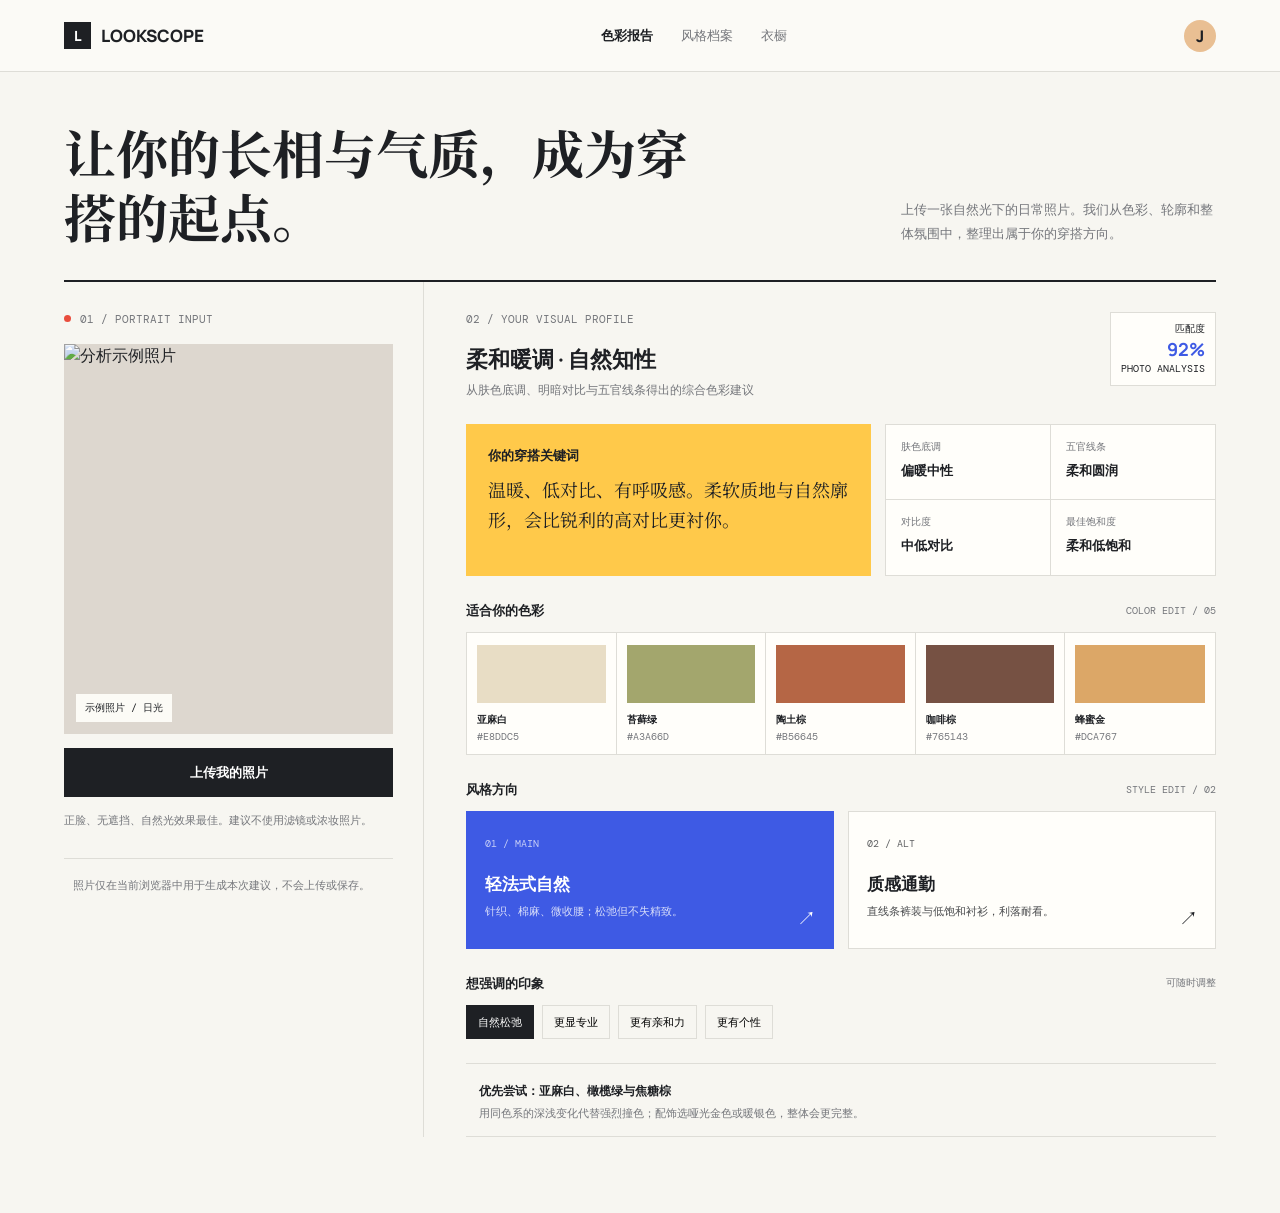
==== index.html @ e21f23e6 "Add color style analyzer website" ====
<!doctype html>
<html lang="zh-CN">
<head>
  <meta charset="UTF-8" />
  <meta name="viewport" content="width=device-width, initial-scale=1.0" />
  <title>LOOKSCOPE | 你的穿搭色彩顾问</title>
  <link rel="preconnect" href="https://fonts.googleapis.com" />
  <link rel="preconnect" href="https://fonts.gstatic.com" crossorigin />
  <link href="https://fonts.googleapis.com/css2?family=DM+Mono&family=Manrope:wght@400;500;600;700;800&family=Noto+Serif+SC:wght@500;600;700&display=swap" rel="stylesheet" />
  <link rel="stylesheet" href="https://unpkg.com/lucide-static@0.468.0/font/lucide.css" />
  <style>
    :root { --ink:#1e2024; --muted:#74767b; --line:#deddd7; --paper:#f7f6f1; --white:#fffefa; --red:#e94d3d; --blue:#3e5ae4; --yellow:#ffc94a; --sage:#94a795; }
    * { box-sizing:border-box; }
    body { margin:0; background:var(--paper); color:var(--ink); font-family:Manrope,"Noto Sans SC",sans-serif; }
    button,input { font:inherit; } button { cursor:pointer; }
    .topbar { height:72px; padding:0 clamp(22px,5vw,82px); display:flex; align-items:center; justify-content:space-between; border-bottom:1px solid var(--line); background:#fbfaf6; }
    .brand { display:flex; align-items:center; gap:10px; font-size:17px; font-weight:800; letter-spacing:0; }
    .brand-mark { display:grid; place-items:center; width:27px; height:27px; background:var(--ink); color:#fff; font-size:14px; }
    .top-nav { display:flex; align-items:center; gap:28px; font-size:13px; color:var(--muted); }
    .top-nav .active { color:var(--ink); font-weight:700; }
    .account { width:32px; height:32px; border-radius:50%; background:#e9bf93; border:0; color:var(--ink); font-weight:800; }
    main { max-width:1340px; margin:0 auto; padding:48px clamp(22px,5vw,82px) 76px; }
    .intro { display:flex; justify-content:space-between; gap:30px; align-items:end; padding-bottom:31px; border-bottom:2px solid var(--ink); }
    h1 { max-width:660px; margin:0; font-family:"Noto Serif SC",serif; font-size:clamp(30px,4.1vw,52px); line-height:1.24; letter-spacing:0; }
    .intro p { max-width:315px; margin:0 0 4px; color:var(--muted); font-size:13px; line-height:1.8; }
    .workspace { display:grid; grid-template-columns:360px 1fr; min-height:650px; }
    .upload-side { padding:30px 30px 28px 0; border-right:1px solid var(--line); }
    .eyebrow { display:flex; align-items:center; gap:9px; margin-bottom:18px; font:11px "DM Mono",monospace; letter-spacing:0; text-transform:uppercase; color:var(--muted); }
    .eyebrow b { width:7px; height:7px; background:var(--red); border-radius:50%; }
    .photo-frame { position:relative; height:390px; overflow:hidden; background:#ddd7cf; }
    .photo-frame img { width:100%; height:100%; object-fit:cover; display:block; filter:saturate(.88) contrast(.98); }
    .photo-tag { position:absolute; bottom:12px; left:12px; padding:7px 9px; background:rgba(255,254,250,.92); font:10px "DM Mono",monospace; }
    .replace { width:100%; padding:14px; margin-top:14px; border:1px solid var(--ink); background:var(--ink); color:#fff; font-weight:700; font-size:13px; }
    .upload-note { color:var(--muted); font-size:11px; line-height:1.7; margin:14px 0 0; }
    .privacy { display:flex; gap:9px; align-items:flex-start; margin-top:28px; padding-top:17px; border-top:1px solid var(--line); font-size:11px; line-height:1.6; color:var(--muted); }
    .privacy i { color:var(--blue); font-size:16px; }
    .report { padding:30px 0 0 42px; }
    .report-head { display:flex; align-items:start; justify-content:space-between; gap:20px; }
    .report h2 { margin:0; font-size:22px; letter-spacing:0; }
    .report-sub { margin:6px 0 0; color:var(--muted); font-size:12px; }
    .score { padding:8px 10px; border:1px solid var(--line); background:#fffefa; text-align:right; font:10px "DM Mono",monospace; line-height:1.6; }
    .score strong { display:block; font:700 18px Manrope,sans-serif; color:var(--blue); }
    .summary { display:grid; grid-template-columns:1.1fr .9fr; gap:14px; margin:25px 0 18px; }
    .summary-main { padding:22px; background:var(--yellow); min-height:152px; }
    .summary-main h3 { margin:0 0 10px; font:700 13px Manrope,sans-serif; }
    .summary-main p { margin:0; max-width:360px; font-family:"Noto Serif SC",serif; font-size:18px; line-height:1.65; }
    .traits { display:grid; grid-template-columns:1fr 1fr; gap:1px; background:var(--line); border:1px solid var(--line); }
    .trait { padding:15px; background:var(--white); }
    .trait span { display:block; color:var(--muted); font:10px "DM Mono",monospace; }
    .trait b { display:block; margin-top:7px; font-size:13px; }
    .section-label { display:flex; justify-content:space-between; align-items:center; margin:25px 0 12px; }
    .section-label h3 { font-size:13px; margin:0; }
    .section-label span { color:var(--muted); font:10px "DM Mono",monospace; }
    .palette { display:grid; grid-template-columns:repeat(5,1fr); border:1px solid var(--line); }
    .swatch { min-width:0; padding:12px 10px 11px; border-right:1px solid var(--line); background:var(--white); }
    .swatch:last-child { border:0; }.color { height:58px; margin-bottom:9px; }.swatch b,.swatch span { display:block; font-size:10px; }.swatch span { color:var(--muted); margin-top:3px; font-family:"DM Mono",monospace; }
    .style-grid { display:grid; grid-template-columns:1fr 1fr; gap:14px; }
    .style-card { position:relative; overflow:hidden; padding:18px; min-height:138px; background:var(--white); border:1px solid var(--line); }
    .style-card.primary { background:var(--blue); border-color:var(--blue); color:#fff; }.style-card .rank { font:10px "DM Mono",monospace; opacity:.7; }.style-card h4 { margin:20px 0 6px; font-size:17px; }.style-card p { margin:0; font-size:11px; line-height:1.7; opacity:.8; }.arrow { position:absolute; right:17px; bottom:16px; font-size:19px; }
    .goals { display:flex; gap:8px; flex-wrap:wrap; }.goal { padding:8px 11px; border:1px solid var(--line); background:transparent; font-size:11px; }.goal.selected { background:var(--ink); color:#fff; border-color:var(--ink); }
    .detail { display:flex; gap:13px; margin-top:24px; padding:14px 0; border-top:1px solid var(--line); border-bottom:1px solid var(--line); }.detail i { color:var(--red); font-size:20px; }.detail b { font-size:12px; }.detail p { margin:4px 0 0; color:var(--muted); font-size:11px; line-height:1.6; }
    .hidden { display:none; }
    @media (max-width:800px) { .top-nav { display:none; }.intro { display:block; }.intro p { margin-top:15px; }.workspace { grid-template-columns:1fr; }.upload-side { padding-right:0; border-right:0; border-bottom:1px solid var(--line); }.photo-frame { height:330px; }.report { padding:30px 0 0; }.summary { grid-template-columns:1fr; } }
    @media (max-width:460px) { main { padding-top:30px; }.palette { grid-template-columns:repeat(3,1fr); }.swatch:nth-child(3) { border-right:0; }.swatch:nth-child(n+4) { border-top:1px solid var(--line); }.style-grid { grid-template-columns:1fr; } }
  </style>
</head>
<body>
  <header class="topbar"><div class="brand"><span class="brand-mark">L</span> LOOKSCOPE</div><nav class="top-nav"><span class="active">色彩报告</span><span>风格档案</span><span>衣橱</span></nav><button class="account" aria-label="账户">J</button></header>
  <main>
    <section class="intro"><h1>让你的长相与气质，成为穿搭的起点。</h1><p>上传一张自然光下的日常照片。我们从色彩、轮廓和整体氛围中，整理出属于你的穿搭方向。</p></section>
    <section class="workspace">
      <aside class="upload-side">
        <div class="eyebrow"><b></b> 01 / Portrait input</div>
        <div class="photo-frame"><img id="portrait" src="https://images.unsplash.com/photo-1534528741775-53994a69daeb?auto=format&fit=crop&w=900&q=85" alt="分析示例照片" /><span class="photo-tag" id="photoTag">示例照片 / 日光</span></div>
        <input class="hidden" id="fileInput" type="file" accept="image/*" />
        <button class="replace" id="uploadButton"><i class="icon icon-upload"></i> 上传我的照片</button>
        <p class="upload-note">正脸、无遮挡、自然光效果最佳。建议不使用滤镜或浓妆照片。</p>
        <div class="privacy"><i class="icon icon-shield-check"></i><span>照片仅在当前浏览器中用于生成本次建议，不会上传或保存。</span></div>
      </aside>
      <section class="report">
        <div class="report-head"><div><div class="eyebrow">02 / Your visual profile</div><h2 id="profileTitle">柔和暖调 · 自然知性</h2><p class="report-sub">从肤色底调、明暗对比与五官线条得出的综合色彩建议</p></div><div class="score">匹配度<strong id="score">92%</strong>PHOTO ANALYSIS</div></div>
        <div class="summary"><article class="summary-main"><h3>你的穿搭关键词</h3><p id="summaryText">温暖、低对比、有呼吸感。柔软质地与自然廓形，会比锐利的高对比更衬你。</p></article><div class="traits"><div class="trait"><span>肤色底调</span><b id="undertone">偏暖中性</b></div><div class="trait"><span>五官线条</span><b id="lines">柔和圆润</b></div><div class="trait"><span>对比度</span><b id="contrast">中低对比</b></div><div class="trait"><span>最佳饱和度</span><b id="saturation">柔和低饱和</b></div></div></div>
        <div class="section-label"><h3>适合你的色彩</h3><span>COLOR EDIT / 05</span></div>
        <div class="palette" id="palette"></div>
        <div class="section-label"><h3>风格方向</h3><span>STYLE EDIT / 02</span></div>
        <div class="style-grid" id="styleGrid"></div>
        <div class="section-label"><h3>想强调的印象</h3><span>可随时调整</span></div>
        <div class="goals"><button class="goal selected" data-goal="自然松弛">自然松弛</button><button class="goal" data-goal="更显专业">更显专业</button><button class="goal" data-goal="更有亲和力">更有亲和力</button><button class="goal" data-goal="更有个性">更有个性</button></div>
        <div class="detail"><i class="icon icon-sparkles"></i><div><b id="detailTitle">优先尝试：亚麻白、橄榄绿与焦糖棕</b><p id="detailText">用同色系的深浅变化代替强烈撞色；配饰选哑光金色或暖银色，整体会更完整。</p></div></div>
      </section>
    </section>
  </main>
  <script>
    const profiles={warm:{title:'柔和暖调 · 自然知性',score:'92%',summary:'温暖、低对比、有呼吸感。柔软质地与自然廓形，会比锐利的高对比更衬你。',traits:['偏暖中性','柔和圆润','中低对比','柔和低饱和'],colors:[['#E8DDC5','亚麻白'],['#A3A66D','苔藓绿'],['#B56645','陶土棕'],['#765143','咖啡棕'],['#DCA767','蜂蜜金']],styles:[['01 / MAIN','轻法式自然','针织、棉麻、微收腰；松弛但不失精致。'],['02 / ALT','质感通勤','直线条裤装与低饱和衬衫，利落耐看。']],detail:'优先尝试：亚麻白、橄榄绿与焦糖棕',text:'用同色系的深浅变化代替强烈撞色；配饰选哑光金色或暖银色，整体会更完整。'},cool:{title:'清透冷调 · 都市克制',score:'90%',summary:'清爽、低饱和、带一点距离感。利落的线条与克制的色彩，会让气质更加突出。',traits:['偏冷中性','线条利落','中等对比','灰调低饱和'],colors:[['#F0EFF0','冷白'],['#91A5B6','雾霾蓝'],['#7A7B88','石墨灰'],['#7C706F','灰豆沙'],['#334050','深海蓝']],styles:[['01 / MAIN','韩系清冷','灰调色彩、宽松西装与有垂感的长线条。'],['02 / ALT','极简都市','干净剪裁与少量金属细节，克制而有力量。']],detail:'优先尝试：冷白、雾蓝与石墨灰',text:'保持整体的低饱和度，避免荧光色与大面积暖黄；配饰可选银色和珍珠光泽。'}};
    let current='warm'; const palette=document.getElementById('palette'), styleGrid=document.getElementById('styleGrid');
    function render(key){const p=profiles[key];current=key; document.getElementById('profileTitle').textContent=p.title;document.getElementById('score').textContent=p.score;document.getElementById('summaryText').textContent=p.summary;['undertone','lines','contrast','saturation'].forEach((id,i)=>document.getElementById(id).textContent=p.traits[i]);document.getElementById('detailTitle').textContent=p.detail;document.getElementById('detailText').textContent=p.text;palette.innerHTML=p.colors.map(c=>`<div class="swatch"><div class="color" style="background:${c[0]}"></div><b>${c[1]}</b><span>${c[0]}</span></div>`).join('');styleGrid.innerHTML=p.styles.map((s,i)=>`<article class="style-card ${i===0?'primary':''}"><span class="rank">${s[0]}</span><h4>${s[1]}</h4><p>${s[2]}</p><span class="arrow">↗</span></article>`).join('');}
    render(current);
    document.getElementById('uploadButton').onclick=()=>document.getElementById('fileInput').click();
    document.getElementById('fileInput').onchange=e=>{const file=e.target.files[0];if(!file)return;const reader=new FileReader();reader.onload=ev=>{document.getElementById('portrait').src=ev.target.result;document.getElementById('photoTag').textContent='你的照片 / 已分析'; const img=new Image();img.onload=()=>{const c=document.createElement('canvas'),x=c.getContext('2d');c.width=c.height=32;x.drawImage(img,0,0,32,32);const d=x.getImageData(0,0,32,32).data;let warmth=0;for(let i=0;i<d.length;i+=4)warmth+=d[i]-d[i+2];render(warmth>0?'warm':'cool');};img.src=ev.target.result;};reader.readAsDataURL(file);};
    document.querySelectorAll('.goal').forEach(b=>b.onclick=()=>{document.querySelectorAll('.goal').forEach(x=>x.classList.remove('selected'));b.classList.add('selected');if(b.dataset.goal==='更显专业')render('cool');if(b.dataset.goal==='自然松弛')render('warm');});
  </script>
</body>
</html>
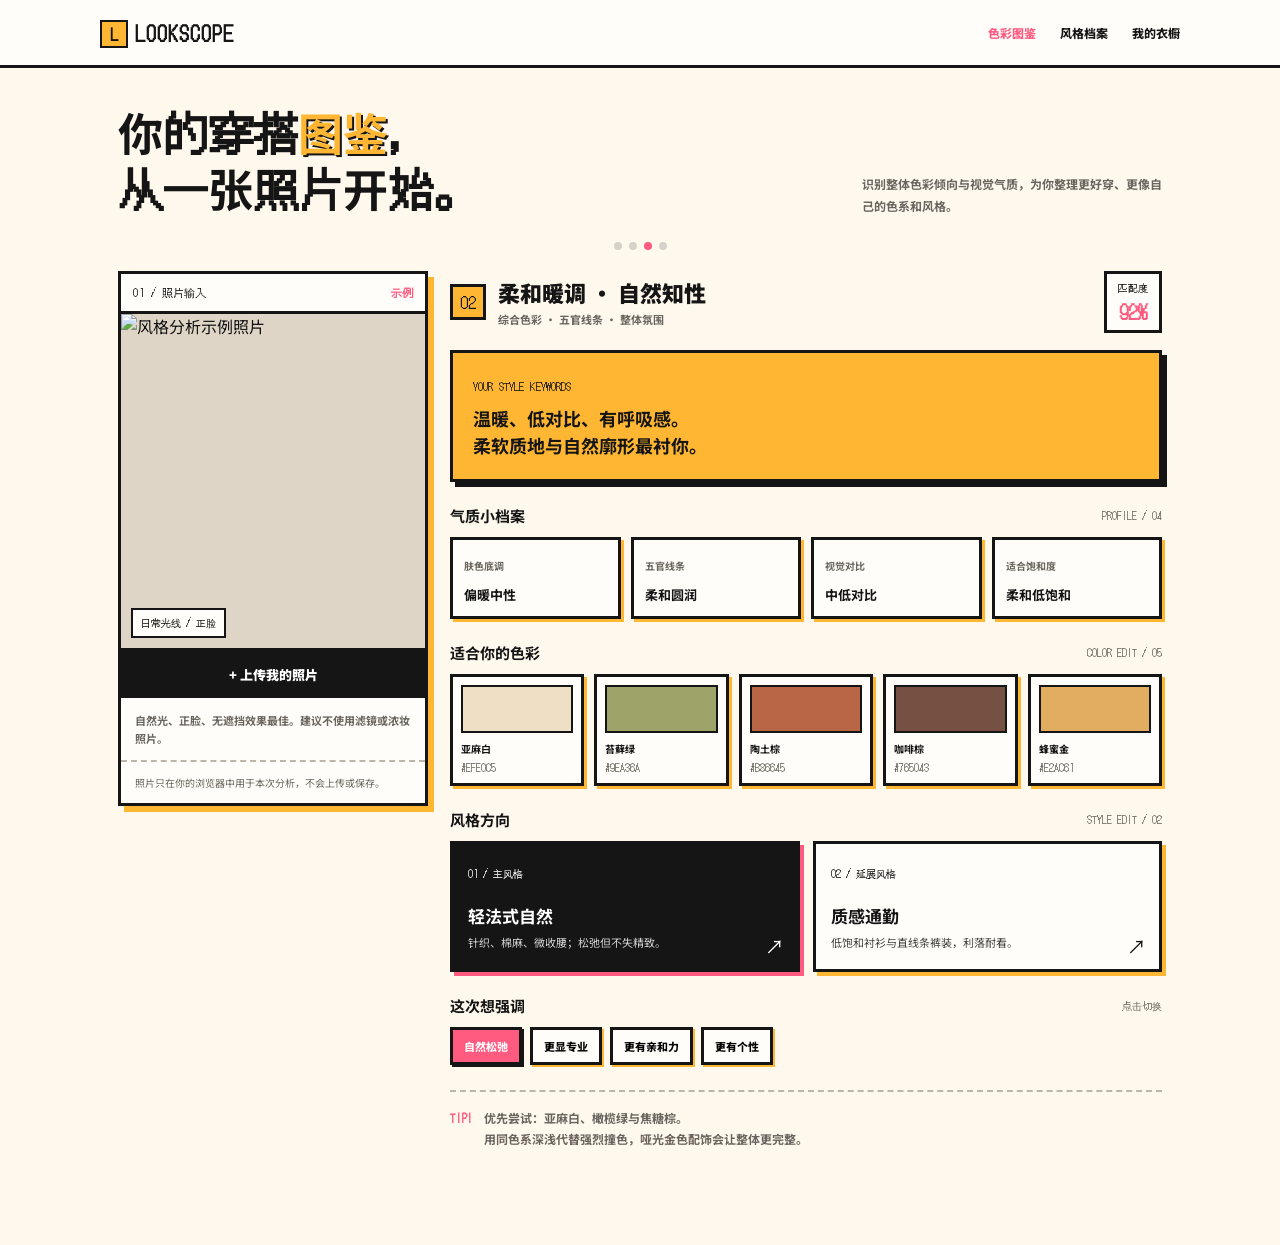
==== commit acdc645d: "Redesign site with pixel catalog style" ====
--- a/index.html
+++ b/index.html
@@ -3,101 +3,47 @@
 <head>
   <meta charset="UTF-8" />
   <meta name="viewport" content="width=device-width, initial-scale=1.0" />
-  <title>LOOKSCOPE | 你的穿搭色彩顾问</title>
-  <link rel="preconnect" href="https://fonts.googleapis.com" />
-  <link rel="preconnect" href="https://fonts.gstatic.com" crossorigin />
-  <link href="https://fonts.googleapis.com/css2?family=DM+Mono&family=Manrope:wght@400;500;600;700;800&family=Noto+Serif+SC:wght@500;600;700&display=swap" rel="stylesheet" />
-  <link rel="stylesheet" href="https://unpkg.com/lucide-static@0.468.0/font/lucide.css" />
+  <title>LOOKSCOPE | 穿搭气质图鉴</title>
+  <link rel="preconnect" href="https://fonts.googleapis.com">
+  <link rel="preconnect" href="https://fonts.gstatic.com" crossorigin>
+  <link href="https://fonts.googleapis.com/css2?family=DotGothic16&family=Noto+Sans+SC:wght@400;500;700;800;900&display=swap" rel="stylesheet">
   <style>
-    :root { --ink:#1e2024; --muted:#74767b; --line:#deddd7; --paper:#f7f6f1; --white:#fffefa; --red:#e94d3d; --blue:#3e5ae4; --yellow:#ffc94a; --sage:#94a795; }
-    * { box-sizing:border-box; }
-    body { margin:0; background:var(--paper); color:var(--ink); font-family:Manrope,"Noto Sans SC",sans-serif; }
-    button,input { font:inherit; } button { cursor:pointer; }
-    .topbar { height:72px; padding:0 clamp(22px,5vw,82px); display:flex; align-items:center; justify-content:space-between; border-bottom:1px solid var(--line); background:#fbfaf6; }
-    .brand { display:flex; align-items:center; gap:10px; font-size:17px; font-weight:800; letter-spacing:0; }
-    .brand-mark { display:grid; place-items:center; width:27px; height:27px; background:var(--ink); color:#fff; font-size:14px; }
-    .top-nav { display:flex; align-items:center; gap:28px; font-size:13px; color:var(--muted); }
-    .top-nav .active { color:var(--ink); font-weight:700; }
-    .account { width:32px; height:32px; border-radius:50%; background:#e9bf93; border:0; color:var(--ink); font-weight:800; }
-    main { max-width:1340px; margin:0 auto; padding:48px clamp(22px,5vw,82px) 76px; }
-    .intro { display:flex; justify-content:space-between; gap:30px; align-items:end; padding-bottom:31px; border-bottom:2px solid var(--ink); }
-    h1 { max-width:660px; margin:0; font-family:"Noto Serif SC",serif; font-size:clamp(30px,4.1vw,52px); line-height:1.24; letter-spacing:0; }
-    .intro p { max-width:315px; margin:0 0 4px; color:var(--muted); font-size:13px; line-height:1.8; }
-    .workspace { display:grid; grid-template-columns:360px 1fr; min-height:650px; }
-    .upload-side { padding:30px 30px 28px 0; border-right:1px solid var(--line); }
-    .eyebrow { display:flex; align-items:center; gap:9px; margin-bottom:18px; font:11px "DM Mono",monospace; letter-spacing:0; text-transform:uppercase; color:var(--muted); }
-    .eyebrow b { width:7px; height:7px; background:var(--red); border-radius:50%; }
-    .photo-frame { position:relative; height:390px; overflow:hidden; background:#ddd7cf; }
-    .photo-frame img { width:100%; height:100%; object-fit:cover; display:block; filter:saturate(.88) contrast(.98); }
-    .photo-tag { position:absolute; bottom:12px; left:12px; padding:7px 9px; background:rgba(255,254,250,.92); font:10px "DM Mono",monospace; }
-    .replace { width:100%; padding:14px; margin-top:14px; border:1px solid var(--ink); background:var(--ink); color:#fff; font-weight:700; font-size:13px; }
-    .upload-note { color:var(--muted); font-size:11px; line-height:1.7; margin:14px 0 0; }
-    .privacy { display:flex; gap:9px; align-items:flex-start; margin-top:28px; padding-top:17px; border-top:1px solid var(--line); font-size:11px; line-height:1.6; color:var(--muted); }
-    .privacy i { color:var(--blue); font-size:16px; }
-    .report { padding:30px 0 0 42px; }
-    .report-head { display:flex; align-items:start; justify-content:space-between; gap:20px; }
-    .report h2 { margin:0; font-size:22px; letter-spacing:0; }
-    .report-sub { margin:6px 0 0; color:var(--muted); font-size:12px; }
-    .score { padding:8px 10px; border:1px solid var(--line); background:#fffefa; text-align:right; font:10px "DM Mono",monospace; line-height:1.6; }
-    .score strong { display:block; font:700 18px Manrope,sans-serif; color:var(--blue); }
-    .summary { display:grid; grid-template-columns:1.1fr .9fr; gap:14px; margin:25px 0 18px; }
-    .summary-main { padding:22px; background:var(--yellow); min-height:152px; }
-    .summary-main h3 { margin:0 0 10px; font:700 13px Manrope,sans-serif; }
-    .summary-main p { margin:0; max-width:360px; font-family:"Noto Serif SC",serif; font-size:18px; line-height:1.65; }
-    .traits { display:grid; grid-template-columns:1fr 1fr; gap:1px; background:var(--line); border:1px solid var(--line); }
-    .trait { padding:15px; background:var(--white); }
-    .trait span { display:block; color:var(--muted); font:10px "DM Mono",monospace; }
-    .trait b { display:block; margin-top:7px; font-size:13px; }
-    .section-label { display:flex; justify-content:space-between; align-items:center; margin:25px 0 12px; }
-    .section-label h3 { font-size:13px; margin:0; }
-    .section-label span { color:var(--muted); font:10px "DM Mono",monospace; }
-    .palette { display:grid; grid-template-columns:repeat(5,1fr); border:1px solid var(--line); }
-    .swatch { min-width:0; padding:12px 10px 11px; border-right:1px solid var(--line); background:var(--white); }
-    .swatch:last-child { border:0; }.color { height:58px; margin-bottom:9px; }.swatch b,.swatch span { display:block; font-size:10px; }.swatch span { color:var(--muted); margin-top:3px; font-family:"DM Mono",monospace; }
-    .style-grid { display:grid; grid-template-columns:1fr 1fr; gap:14px; }
-    .style-card { position:relative; overflow:hidden; padding:18px; min-height:138px; background:var(--white); border:1px solid var(--line); }
-    .style-card.primary { background:var(--blue); border-color:var(--blue); color:#fff; }.style-card .rank { font:10px "DM Mono",monospace; opacity:.7; }.style-card h4 { margin:20px 0 6px; font-size:17px; }.style-card p { margin:0; font-size:11px; line-height:1.7; opacity:.8; }.arrow { position:absolute; right:17px; bottom:16px; font-size:19px; }
-    .goals { display:flex; gap:8px; flex-wrap:wrap; }.goal { padding:8px 11px; border:1px solid var(--line); background:transparent; font-size:11px; }.goal.selected { background:var(--ink); color:#fff; border-color:var(--ink); }
-    .detail { display:flex; gap:13px; margin-top:24px; padding:14px 0; border-top:1px solid var(--line); border-bottom:1px solid var(--line); }.detail i { color:var(--red); font-size:20px; }.detail b { font-size:12px; }.detail p { margin:4px 0 0; color:var(--muted); font-size:11px; line-height:1.6; }
-    .hidden { display:none; }
-    @media (max-width:800px) { .top-nav { display:none; }.intro { display:block; }.intro p { margin-top:15px; }.workspace { grid-template-columns:1fr; }.upload-side { padding-right:0; border-right:0; border-bottom:1px solid var(--line); }.photo-frame { height:330px; }.report { padding:30px 0 0; }.summary { grid-template-columns:1fr; } }
-    @media (max-width:460px) { main { padding-top:30px; }.palette { grid-template-columns:repeat(3,1fr); }.swatch:nth-child(3) { border-right:0; }.swatch:nth-child(n+4) { border-top:1px solid var(--line); }.style-grid { grid-template-columns:1fr; } }
+    :root { --ink:#151515; --paper:#fff8ed; --white:#fffdf9; --orange:#ffb633; --pink:#ff5a7f; --muted:#6a665f; --line:3px solid var(--ink); }
+    *{box-sizing:border-box} body{margin:0;background:var(--paper);color:var(--ink);font-family:"Noto Sans SC",sans-serif} button,input{font:inherit}button{cursor:pointer}
+    .topbar{height:68px;background:var(--white);border-bottom:var(--line);padding:0 max(18px,calc((100vw - 1080px)/2));display:flex;align-items:center;justify-content:space-between}.brand{font-family:DotGothic16,sans-serif;font-size:20px;font-weight:900;letter-spacing:1px}.brand b{display:inline-grid;place-items:center;width:28px;height:28px;background:var(--orange);border:2px solid var(--ink);margin-right:7px;font-size:16px}.nav{display:flex;gap:24px;font-size:12px;font-weight:800}.nav span:first-child{color:var(--pink)}
+    main{max-width:1080px;margin:auto;padding:36px 18px 80px}.hero{display:flex;align-items:end;justify-content:space-between;gap:22px;margin:0 0 25px}.hero h1{font-family:DotGothic16,"Noto Sans SC",sans-serif;font-size:clamp(27px,5vw,45px);line-height:1.25;margin:0}.hero h1 em{font-style:normal;color:var(--orange);text-shadow:2px 2px 0 var(--ink)}.hero p{max-width:300px;margin:0;font-size:12px;line-height:1.8;color:var(--muted);font-weight:700}
+    .meter{display:flex;gap:7px;justify-content:center;margin:21px}.meter i{width:8px;height:8px;border-radius:50%;background:#d7d2c9}.meter i.active{background:var(--pink)}
+    .app{display:grid;grid-template-columns:310px 1fr;gap:22px}.left{align-self:start}.pixel-card{background:var(--white);border:var(--line);box-shadow:6px 6px 0 var(--orange)}.card-label{display:flex;justify-content:space-between;align-items:center;padding:10px 12px;border-bottom:var(--line);font:11px DotGothic16,sans-serif}.card-label b{color:var(--pink)}.portrait{position:relative;height:334px;background:#ded5c7;overflow:hidden}.portrait img{width:100%;height:100%;object-fit:cover;display:block;filter:saturate(.9) contrast(1.04)}.tag{position:absolute;bottom:10px;left:10px;border:2px solid var(--ink);background:var(--white);padding:5px 8px;font:10px DotGothic16,sans-serif}.upload{width:100%;border:0;border-top:var(--line);padding:14px;background:var(--ink);color:white;font-weight:900;font-size:13px}.hint{padding:13px 14px;margin:0;font-size:11px;line-height:1.65;color:var(--muted);font-weight:700}.privacy{border-top:2px dashed #bcb5aa;padding:12px 14px;font-size:10px;line-height:1.7;color:var(--muted)}
+    .right{min-width:0}.profile-title{display:flex;gap:12px;align-items:center;margin-bottom:17px}.number{display:grid;place-items:center;width:36px;height:36px;border:var(--line);background:var(--orange);font:16px DotGothic16,sans-serif}.profile-title h2{margin:0;font-size:22px;font-weight:900}.profile-title p{margin:3px 0 0;font-size:11px;color:var(--muted);font-weight:700}.match{margin-left:auto;text-align:center;border:var(--line);background:var(--white);padding:6px 11px;font:10px DotGothic16,sans-serif}.match strong{display:block;color:var(--pink);font-size:18px;margin-top:3px}
+    .spotlight{border:var(--line);background:var(--orange);padding:19px 20px;margin-bottom:18px;box-shadow:5px 5px 0 var(--ink)}.spotlight small{font:11px DotGothic16,sans-serif}.spotlight h3{margin:9px 0 0;font-size:18px;line-height:1.55}.section-head{display:flex;align-items:center;justify-content:space-between;margin:23px 0 11px}.section-head h3{margin:0;font-size:15px}.section-head span{font:10px DotGothic16,sans-serif;color:var(--muted)}
+    .traits{display:grid;grid-template-columns:repeat(4,1fr);gap:10px}.trait{min-height:82px;padding:11px;border:var(--line);background:var(--white);box-shadow:3px 3px 0 var(--orange)}.trait small{font-size:10px;color:var(--muted);font-weight:700}.trait b{display:block;font-size:13px;margin-top:10px}.palette{display:grid;grid-template-columns:repeat(5,1fr);gap:10px}.swatch{background:var(--white);border:var(--line);padding:8px;box-shadow:3px 3px 0 var(--orange)}.color{height:48px;border:2px solid var(--ink);margin-bottom:8px}.swatch b,.swatch small{display:block;font-size:10px}.swatch small{font-family:DotGothic16,sans-serif;color:var(--muted);margin-top:4px}.styles{display:grid;grid-template-columns:1fr 1fr;gap:13px}.style{position:relative;min-height:131px;padding:15px;border:var(--line);background:var(--white);box-shadow:4px 4px 0 var(--orange)}.style.primary{background:var(--ink);color:#fff;box-shadow:4px 4px 0 var(--pink)}.style small{font-family:DotGothic16,sans-serif;font-size:10px}.style h4{font-size:17px;margin:20px 0 6px}.style p{font-size:11px;line-height:1.6;margin:0;opacity:.8}.style .arrow{position:absolute;right:13px;bottom:10px;font-size:19px}.goals{display:flex;flex-wrap:wrap;gap:8px}.goal{border:var(--line);background:var(--white);padding:8px 11px;font-size:11px;font-weight:800;box-shadow:2px 2px 0 var(--orange)}.goal.selected{background:var(--pink);color:#fff;box-shadow:2px 2px 0 var(--ink)}.tip{display:flex;gap:11px;border-top:2px dashed #bcb5aa;margin-top:25px;padding:16px 0;font-size:12px;line-height:1.7}.tip b{color:var(--pink);font-family:DotGothic16,sans-serif}.tip p{margin:0;color:var(--muted);font-weight:700}.hidden{display:none}
+    @media(max-width:760px){.nav{display:none}.hero{display:block}.hero p{margin-top:14px}.app{grid-template-columns:1fr}.portrait{height:350px}.match{margin-left:auto}.traits{grid-template-columns:1fr 1fr}.palette{grid-template-columns:repeat(3,1fr)}}@media(max-width:420px){main{padding-top:25px}.profile-title h2{font-size:18px}.profile-title p{display:none}.match{padding:5px 7px}.styles{grid-template-columns:1fr}.hero h1{font-size:27px}}
   </style>
 </head>
 <body>
-  <header class="topbar"><div class="brand"><span class="brand-mark">L</span> LOOKSCOPE</div><nav class="top-nav"><span class="active">色彩报告</span><span>风格档案</span><span>衣橱</span></nav><button class="account" aria-label="账户">J</button></header>
+  <header class="topbar"><div class="brand"><b>L</b>LOOKSCOPE</div><nav class="nav"><span>色彩图鉴</span><span>风格档案</span><span>我的衣橱</span></nav></header>
   <main>
-    <section class="intro"><h1>让你的长相与气质，成为穿搭的起点。</h1><p>上传一张自然光下的日常照片。我们从色彩、轮廓和整体氛围中，整理出属于你的穿搭方向。</p></section>
-    <section class="workspace">
-      <aside class="upload-side">
-        <div class="eyebrow"><b></b> 01 / Portrait input</div>
-        <div class="photo-frame"><img id="portrait" src="https://images.unsplash.com/photo-1534528741775-53994a69daeb?auto=format&fit=crop&w=900&q=85" alt="分析示例照片" /><span class="photo-tag" id="photoTag">示例照片 / 日光</span></div>
-        <input class="hidden" id="fileInput" type="file" accept="image/*" />
-        <button class="replace" id="uploadButton"><i class="icon icon-upload"></i> 上传我的照片</button>
-        <p class="upload-note">正脸、无遮挡、自然光效果最佳。建议不使用滤镜或浓妆照片。</p>
-        <div class="privacy"><i class="icon icon-shield-check"></i><span>照片仅在当前浏览器中用于生成本次建议，不会上传或保存。</span></div>
-      </aside>
-      <section class="report">
-        <div class="report-head"><div><div class="eyebrow">02 / Your visual profile</div><h2 id="profileTitle">柔和暖调 · 自然知性</h2><p class="report-sub">从肤色底调、明暗对比与五官线条得出的综合色彩建议</p></div><div class="score">匹配度<strong id="score">92%</strong>PHOTO ANALYSIS</div></div>
-        <div class="summary"><article class="summary-main"><h3>你的穿搭关键词</h3><p id="summaryText">温暖、低对比、有呼吸感。柔软质地与自然廓形，会比锐利的高对比更衬你。</p></article><div class="traits"><div class="trait"><span>肤色底调</span><b id="undertone">偏暖中性</b></div><div class="trait"><span>五官线条</span><b id="lines">柔和圆润</b></div><div class="trait"><span>对比度</span><b id="contrast">中低对比</b></div><div class="trait"><span>最佳饱和度</span><b id="saturation">柔和低饱和</b></div></div></div>
-        <div class="section-label"><h3>适合你的色彩</h3><span>COLOR EDIT / 05</span></div>
-        <div class="palette" id="palette"></div>
-        <div class="section-label"><h3>风格方向</h3><span>STYLE EDIT / 02</span></div>
-        <div class="style-grid" id="styleGrid"></div>
-        <div class="section-label"><h3>想强调的印象</h3><span>可随时调整</span></div>
-        <div class="goals"><button class="goal selected" data-goal="自然松弛">自然松弛</button><button class="goal" data-goal="更显专业">更显专业</button><button class="goal" data-goal="更有亲和力">更有亲和力</button><button class="goal" data-goal="更有个性">更有个性</button></div>
-        <div class="detail"><i class="icon icon-sparkles"></i><div><b id="detailTitle">优先尝试：亚麻白、橄榄绿与焦糖棕</b><p id="detailText">用同色系的深浅变化代替强烈撞色；配饰选哑光金色或暖银色，整体会更完整。</p></div></div>
+    <section class="hero"><h1>你的<span>穿搭</span><em>图鉴</em>，<br>从一张照片开始。</h1><p>识别整体色彩倾向与视觉气质，为你整理更好穿、更像自己的色系和风格。</p></section>
+    <div class="meter"><i></i><i></i><i class="active"></i><i></i></div>
+    <div class="app">
+      <aside class="left"><div class="pixel-card"><div class="card-label"><span>01 / 照片输入</span><b id="photoTag">示例</b></div><div class="portrait"><img id="portrait" src="https://images.unsplash.com/photo-1534528741775-53994a69daeb?auto=format&fit=crop&w=900&q=85" alt="风格分析示例照片"><span class="tag">日常光线 / 正脸</span></div><input class="hidden" id="fileInput" type="file" accept="image/*"><button class="upload" id="uploadButton">+ 上传我的照片</button><p class="hint">自然光、正脸、无遮挡效果最佳。建议不使用滤镜或浓妆照片。</p><div class="privacy">照片只在你的浏览器中用于本次分析，不会上传或保存。</div></div></aside>
+      <section class="right"><div class="profile-title"><span class="number">02</span><div><h2 id="profileTitle">柔和暖调 · 自然知性</h2><p>综合色彩 · 五官线条 · 整体氛围</p></div><div class="match">匹配度<strong id="score">92%</strong></div></div>
+        <article class="spotlight"><small>YOUR STYLE KEYWORDS</small><h3 id="summaryText">温暖、低对比、有呼吸感。<br>柔软质地与自然廓形最衬你。</h3></article>
+        <div class="section-head"><h3>气质小档案</h3><span>PROFILE / 04</span></div><div class="traits"><div class="trait"><small>肤色底调</small><b id="undertone">偏暖中性</b></div><div class="trait"><small>五官线条</small><b id="lines">柔和圆润</b></div><div class="trait"><small>视觉对比</small><b id="contrast">中低对比</b></div><div class="trait"><small>适合饱和度</small><b id="saturation">柔和低饱和</b></div></div>
+        <div class="section-head"><h3>适合你的色彩</h3><span>COLOR EDIT / 05</span></div><div class="palette" id="palette"></div>
+        <div class="section-head"><h3>风格方向</h3><span>STYLE EDIT / 02</span></div><div class="styles" id="styleGrid"></div>
+        <div class="section-head"><h3>这次想强调</h3><span>点击切换</span></div><div class="goals"><button class="goal selected" data-goal="自然松弛">自然松弛</button><button class="goal" data-goal="更显专业">更显专业</button><button class="goal" data-goal="更有亲和力">更有亲和力</button><button class="goal" data-goal="更有个性">更有个性</button></div>
+        <div class="tip"><b>TIP!</b><p><span id="detailTitle">优先尝试：亚麻白、橄榄绿与焦糖棕。</span><br><span id="detailText">用同色系深浅代替强烈撞色，哑光金色配饰会让整体更完整。</span></p></div>
       </section>
-    </section>
+    </div>
   </main>
   <script>
-    const profiles={warm:{title:'柔和暖调 · 自然知性',score:'92%',summary:'温暖、低对比、有呼吸感。柔软质地与自然廓形，会比锐利的高对比更衬你。',traits:['偏暖中性','柔和圆润','中低对比','柔和低饱和'],colors:[['#E8DDC5','亚麻白'],['#A3A66D','苔藓绿'],['#B56645','陶土棕'],['#765143','咖啡棕'],['#DCA767','蜂蜜金']],styles:[['01 / MAIN','轻法式自然','针织、棉麻、微收腰；松弛但不失精致。'],['02 / ALT','质感通勤','直线条裤装与低饱和衬衫，利落耐看。']],detail:'优先尝试：亚麻白、橄榄绿与焦糖棕',text:'用同色系的深浅变化代替强烈撞色；配饰选哑光金色或暖银色，整体会更完整。'},cool:{title:'清透冷调 · 都市克制',score:'90%',summary:'清爽、低饱和、带一点距离感。利落的线条与克制的色彩，会让气质更加突出。',traits:['偏冷中性','线条利落','中等对比','灰调低饱和'],colors:[['#F0EFF0','冷白'],['#91A5B6','雾霾蓝'],['#7A7B88','石墨灰'],['#7C706F','灰豆沙'],['#334050','深海蓝']],styles:[['01 / MAIN','韩系清冷','灰调色彩、宽松西装与有垂感的长线条。'],['02 / ALT','极简都市','干净剪裁与少量金属细节，克制而有力量。']],detail:'优先尝试：冷白、雾蓝与石墨灰',text:'保持整体的低饱和度，避免荧光色与大面积暖黄；配饰可选银色和珍珠光泽。'}};
-    let current='warm'; const palette=document.getElementById('palette'), styleGrid=document.getElementById('styleGrid');
-    function render(key){const p=profiles[key];current=key; document.getElementById('profileTitle').textContent=p.title;document.getElementById('score').textContent=p.score;document.getElementById('summaryText').textContent=p.summary;['undertone','lines','contrast','saturation'].forEach((id,i)=>document.getElementById(id).textContent=p.traits[i]);document.getElementById('detailTitle').textContent=p.detail;document.getElementById('detailText').textContent=p.text;palette.innerHTML=p.colors.map(c=>`<div class="swatch"><div class="color" style="background:${c[0]}"></div><b>${c[1]}</b><span>${c[0]}</span></div>`).join('');styleGrid.innerHTML=p.styles.map((s,i)=>`<article class="style-card ${i===0?'primary':''}"><span class="rank">${s[0]}</span><h4>${s[1]}</h4><p>${s[2]}</p><span class="arrow">↗</span></article>`).join('');}
-    render(current);
-    document.getElementById('uploadButton').onclick=()=>document.getElementById('fileInput').click();
-    document.getElementById('fileInput').onchange=e=>{const file=e.target.files[0];if(!file)return;const reader=new FileReader();reader.onload=ev=>{document.getElementById('portrait').src=ev.target.result;document.getElementById('photoTag').textContent='你的照片 / 已分析'; const img=new Image();img.onload=()=>{const c=document.createElement('canvas'),x=c.getContext('2d');c.width=c.height=32;x.drawImage(img,0,0,32,32);const d=x.getImageData(0,0,32,32).data;let warmth=0;for(let i=0;i<d.length;i+=4)warmth+=d[i]-d[i+2];render(warmth>0?'warm':'cool');};img.src=ev.target.result;};reader.readAsDataURL(file);};
-    document.querySelectorAll('.goal').forEach(b=>b.onclick=()=>{document.querySelectorAll('.goal').forEach(x=>x.classList.remove('selected'));b.classList.add('selected');if(b.dataset.goal==='更显专业')render('cool');if(b.dataset.goal==='自然松弛')render('warm');});
+    const profiles={warm:{title:'柔和暖调 · 自然知性',score:'92%',summary:'温暖、低对比、有呼吸感。<br>柔软质地与自然廓形最衬你。',traits:['偏暖中性','柔和圆润','中低对比','柔和低饱和'],colors:[['#EFE0C5','亚麻白'],['#9EA36A','苔藓绿'],['#B86645','陶土棕'],['#765043','咖啡棕'],['#E2AC61','蜂蜜金']],styles:[['01 / 主风格','轻法式自然','针织、棉麻、微收腰；松弛但不失精致。'],['02 / 延展风格','质感通勤','低饱和衬衫与直线条裤装，利落耐看。']],detail:'优先尝试：亚麻白、橄榄绿与焦糖棕。',text:'用同色系深浅代替强烈撞色，哑光金色配饰会让整体更完整。'},cool:{title:'清透冷调 · 都市克制',score:'90%',summary:'清爽、低饱和、带一点距离感。<br>利落线条与克制色彩最衬你。',traits:['偏冷中性','线条利落','中等对比','灰调低饱和'],colors:[['#F0EFF0','冷白'],['#91A5B6','雾霾蓝'],['#7B7C87','石墨灰'],['#836F73','灰豆沙'],['#354052','深海蓝']],styles:[['01 / 主风格','韩系清冷','灰调色彩、宽松西装与垂感长线条。'],['02 / 延展风格','极简都市','干净剪裁与少量金属细节，克制而有力量。']],detail:'优先尝试：冷白、雾蓝与石墨灰。',text:'保持整体低饱和，银色与珍珠光泽配饰会更加协调。'}};
+    const palette=document.querySelector('#palette'),styles=document.querySelector('#styleGrid');
+    function render(key){const p=profiles[key];document.querySelector('#profileTitle').textContent=p.title;document.querySelector('#score').textContent=p.score;document.querySelector('#summaryText').innerHTML=p.summary;['undertone','lines','contrast','saturation'].forEach((id,i)=>document.querySelector('#'+id).textContent=p.traits[i]);document.querySelector('#detailTitle').textContent=p.detail;document.querySelector('#detailText').textContent=p.text;palette.innerHTML=p.colors.map(c=>`<article class="swatch"><div class="color" style="background:${c[0]}"></div><b>${c[1]}</b><small>${c[0]}</small></article>`).join('');styles.innerHTML=p.styles.map((s,i)=>`<article class="style ${i===0?'primary':''}"><small>${s[0]}</small><h4>${s[1]}</h4><p>${s[2]}</p><span class="arrow">↗</span></article>`).join('')}
+    render('warm'); document.querySelector('#uploadButton').onclick=()=>document.querySelector('#fileInput').click();
+    document.querySelector('#fileInput').onchange=e=>{const f=e.target.files[0];if(!f)return;const r=new FileReader();r.onload=x=>{document.querySelector('#portrait').src=x.target.result;document.querySelector('#photoTag').textContent='已分析';const im=new Image();im.onload=()=>{const c=document.createElement('canvas'),g=c.getContext('2d');c.width=c.height=32;g.drawImage(im,0,0,32,32);const d=g.getImageData(0,0,32,32).data;let n=0;for(let i=0;i<d.length;i+=4)n+=d[i]-d[i+2];render(n>0?'warm':'cool')};im.src=x.target.result};r.readAsDataURL(f)};
+    document.querySelectorAll('.goal').forEach(b=>b.onclick=()=>{document.querySelectorAll('.goal').forEach(x=>x.classList.remove('selected'));b.classList.add('selected');if(b.dataset.goal==='更显专业'||b.dataset.goal==='更有个性')render('cool');else render('warm')});
   </script>
 </body>
 </html>
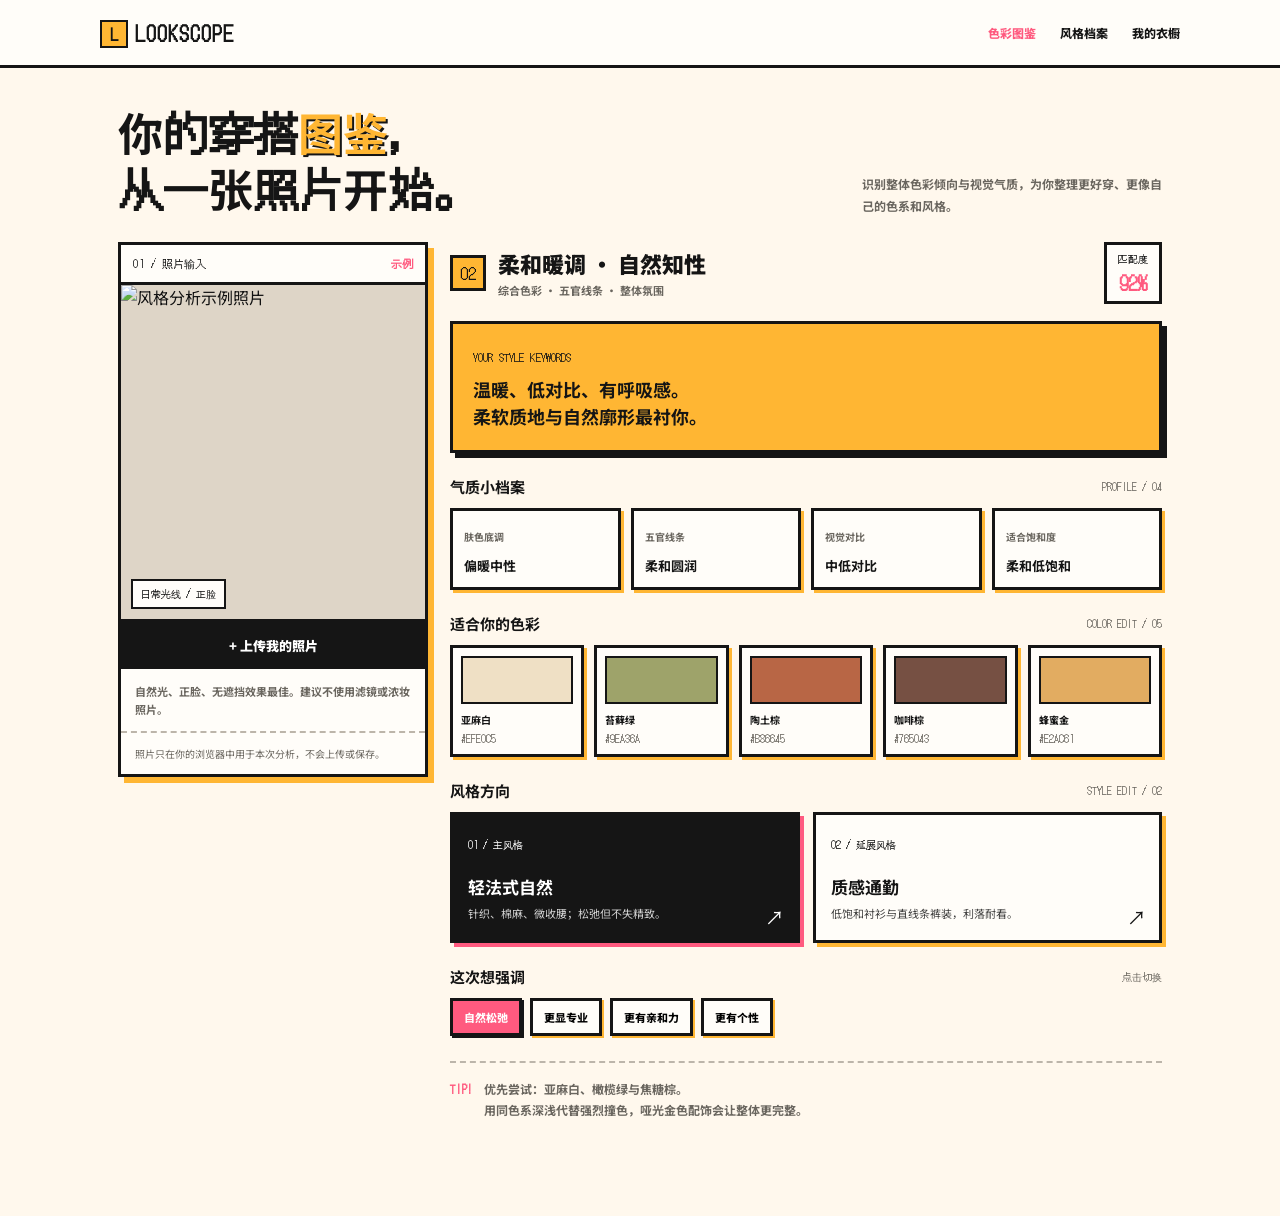
==== commit a8aad2f8: "Remove carousel indicator" ====
--- a/index.html
+++ b/index.html
@@ -24,7 +24,6 @@
   <header class="topbar"><div class="brand"><b>L</b>LOOKSCOPE</div><nav class="nav"><span>色彩图鉴</span><span>风格档案</span><span>我的衣橱</span></nav></header>
   <main>
     <section class="hero"><h1>你的<span>穿搭</span><em>图鉴</em>，<br>从一张照片开始。</h1><p>识别整体色彩倾向与视觉气质，为你整理更好穿、更像自己的色系和风格。</p></section>
-    <div class="meter"><i></i><i></i><i class="active"></i><i></i></div>
     <div class="app">
       <aside class="left"><div class="pixel-card"><div class="card-label"><span>01 / 照片输入</span><b id="photoTag">示例</b></div><div class="portrait"><img id="portrait" src="https://images.unsplash.com/photo-1534528741775-53994a69daeb?auto=format&fit=crop&w=900&q=85" alt="风格分析示例照片"><span class="tag">日常光线 / 正脸</span></div><input class="hidden" id="fileInput" type="file" accept="image/*"><button class="upload" id="uploadButton">+ 上传我的照片</button><p class="hint">自然光、正脸、无遮挡效果最佳。建议不使用滤镜或浓妆照片。</p><div class="privacy">照片只在你的浏览器中用于本次分析，不会上传或保存。</div></div></aside>
       <section class="right"><div class="profile-title"><span class="number">02</span><div><h2 id="profileTitle">柔和暖调 · 自然知性</h2><p>综合色彩 · 五官线条 · 整体氛围</p></div><div class="match">匹配度<strong id="score">92%</strong></div></div>
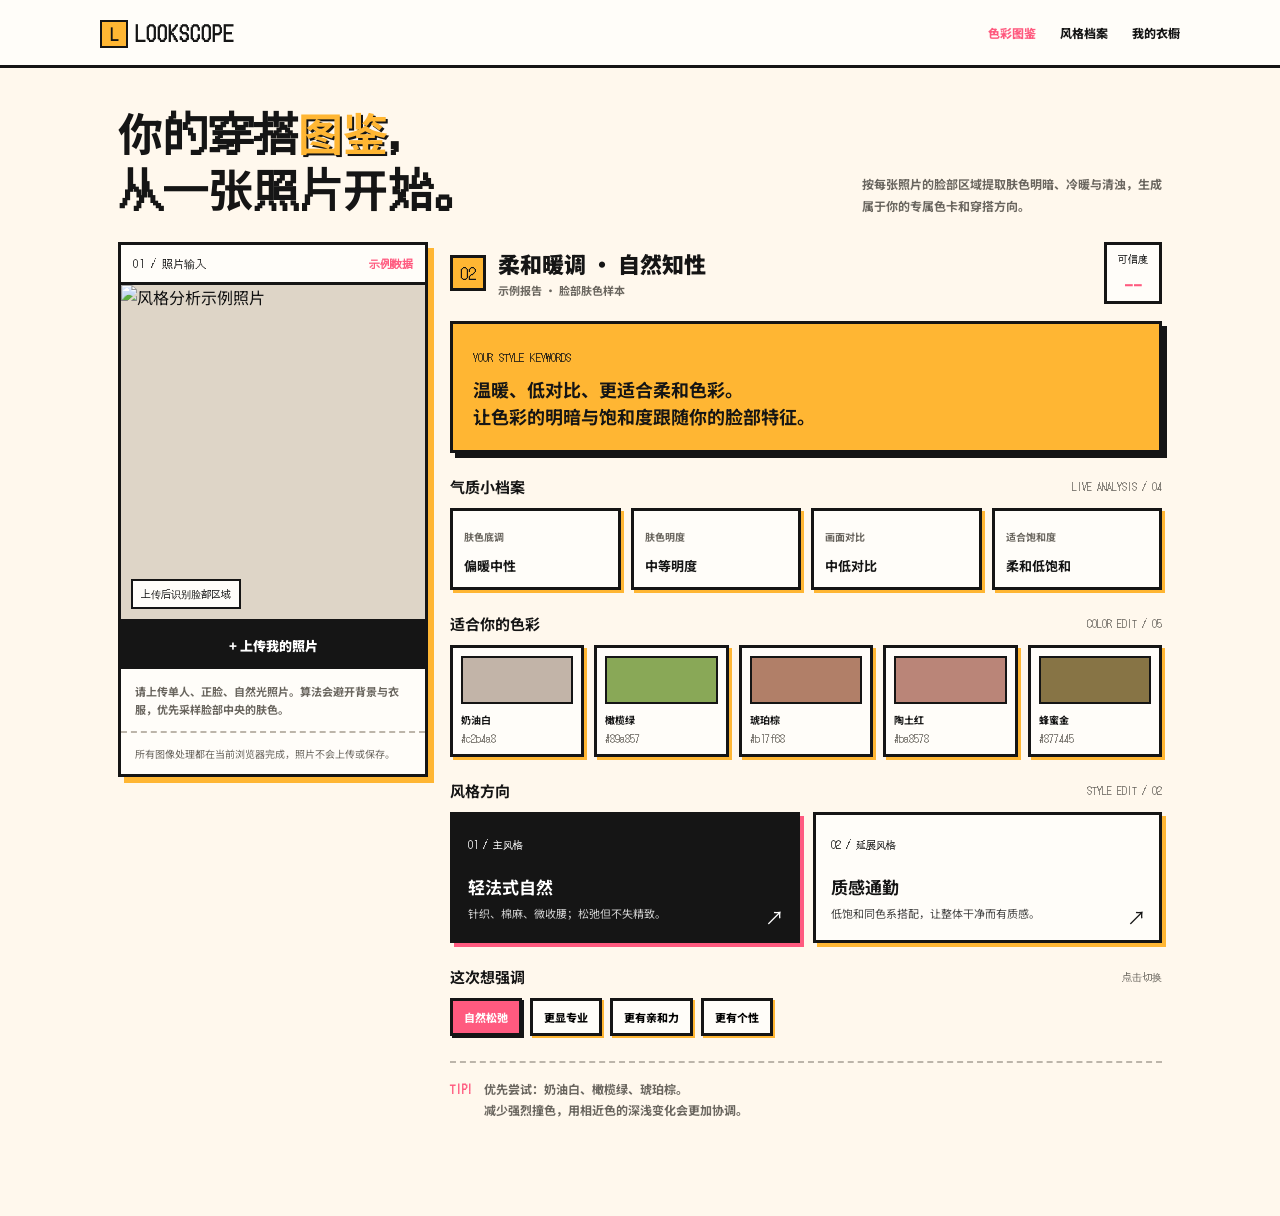
==== commit ebd16491: "Analyze uploaded portrait colors per photo" ====
--- a/index.html
+++ b/index.html
@@ -1,48 +1,37 @@
 <!doctype html>
 <html lang="zh-CN">
 <head>
-  <meta charset="UTF-8" />
-  <meta name="viewport" content="width=device-width, initial-scale=1.0" />
+  <meta charset="UTF-8">
+  <meta name="viewport" content="width=device-width, initial-scale=1.0">
   <title>LOOKSCOPE | 穿搭气质图鉴</title>
   <link rel="preconnect" href="https://fonts.googleapis.com">
   <link rel="preconnect" href="https://fonts.gstatic.com" crossorigin>
   <link href="https://fonts.googleapis.com/css2?family=DotGothic16&family=Noto+Sans+SC:wght@400;500;700;800;900&display=swap" rel="stylesheet">
   <style>
-    :root { --ink:#151515; --paper:#fff8ed; --white:#fffdf9; --orange:#ffb633; --pink:#ff5a7f; --muted:#6a665f; --line:3px solid var(--ink); }
-    *{box-sizing:border-box} body{margin:0;background:var(--paper);color:var(--ink);font-family:"Noto Sans SC",sans-serif} button,input{font:inherit}button{cursor:pointer}
-    .topbar{height:68px;background:var(--white);border-bottom:var(--line);padding:0 max(18px,calc((100vw - 1080px)/2));display:flex;align-items:center;justify-content:space-between}.brand{font-family:DotGothic16,sans-serif;font-size:20px;font-weight:900;letter-spacing:1px}.brand b{display:inline-grid;place-items:center;width:28px;height:28px;background:var(--orange);border:2px solid var(--ink);margin-right:7px;font-size:16px}.nav{display:flex;gap:24px;font-size:12px;font-weight:800}.nav span:first-child{color:var(--pink)}
-    main{max-width:1080px;margin:auto;padding:36px 18px 80px}.hero{display:flex;align-items:end;justify-content:space-between;gap:22px;margin:0 0 25px}.hero h1{font-family:DotGothic16,"Noto Sans SC",sans-serif;font-size:clamp(27px,5vw,45px);line-height:1.25;margin:0}.hero h1 em{font-style:normal;color:var(--orange);text-shadow:2px 2px 0 var(--ink)}.hero p{max-width:300px;margin:0;font-size:12px;line-height:1.8;color:var(--muted);font-weight:700}
-    .meter{display:flex;gap:7px;justify-content:center;margin:21px}.meter i{width:8px;height:8px;border-radius:50%;background:#d7d2c9}.meter i.active{background:var(--pink)}
-    .app{display:grid;grid-template-columns:310px 1fr;gap:22px}.left{align-self:start}.pixel-card{background:var(--white);border:var(--line);box-shadow:6px 6px 0 var(--orange)}.card-label{display:flex;justify-content:space-between;align-items:center;padding:10px 12px;border-bottom:var(--line);font:11px DotGothic16,sans-serif}.card-label b{color:var(--pink)}.portrait{position:relative;height:334px;background:#ded5c7;overflow:hidden}.portrait img{width:100%;height:100%;object-fit:cover;display:block;filter:saturate(.9) contrast(1.04)}.tag{position:absolute;bottom:10px;left:10px;border:2px solid var(--ink);background:var(--white);padding:5px 8px;font:10px DotGothic16,sans-serif}.upload{width:100%;border:0;border-top:var(--line);padding:14px;background:var(--ink);color:white;font-weight:900;font-size:13px}.hint{padding:13px 14px;margin:0;font-size:11px;line-height:1.65;color:var(--muted);font-weight:700}.privacy{border-top:2px dashed #bcb5aa;padding:12px 14px;font-size:10px;line-height:1.7;color:var(--muted)}
-    .right{min-width:0}.profile-title{display:flex;gap:12px;align-items:center;margin-bottom:17px}.number{display:grid;place-items:center;width:36px;height:36px;border:var(--line);background:var(--orange);font:16px DotGothic16,sans-serif}.profile-title h2{margin:0;font-size:22px;font-weight:900}.profile-title p{margin:3px 0 0;font-size:11px;color:var(--muted);font-weight:700}.match{margin-left:auto;text-align:center;border:var(--line);background:var(--white);padding:6px 11px;font:10px DotGothic16,sans-serif}.match strong{display:block;color:var(--pink);font-size:18px;margin-top:3px}
-    .spotlight{border:var(--line);background:var(--orange);padding:19px 20px;margin-bottom:18px;box-shadow:5px 5px 0 var(--ink)}.spotlight small{font:11px DotGothic16,sans-serif}.spotlight h3{margin:9px 0 0;font-size:18px;line-height:1.55}.section-head{display:flex;align-items:center;justify-content:space-between;margin:23px 0 11px}.section-head h3{margin:0;font-size:15px}.section-head span{font:10px DotGothic16,sans-serif;color:var(--muted)}
-    .traits{display:grid;grid-template-columns:repeat(4,1fr);gap:10px}.trait{min-height:82px;padding:11px;border:var(--line);background:var(--white);box-shadow:3px 3px 0 var(--orange)}.trait small{font-size:10px;color:var(--muted);font-weight:700}.trait b{display:block;font-size:13px;margin-top:10px}.palette{display:grid;grid-template-columns:repeat(5,1fr);gap:10px}.swatch{background:var(--white);border:var(--line);padding:8px;box-shadow:3px 3px 0 var(--orange)}.color{height:48px;border:2px solid var(--ink);margin-bottom:8px}.swatch b,.swatch small{display:block;font-size:10px}.swatch small{font-family:DotGothic16,sans-serif;color:var(--muted);margin-top:4px}.styles{display:grid;grid-template-columns:1fr 1fr;gap:13px}.style{position:relative;min-height:131px;padding:15px;border:var(--line);background:var(--white);box-shadow:4px 4px 0 var(--orange)}.style.primary{background:var(--ink);color:#fff;box-shadow:4px 4px 0 var(--pink)}.style small{font-family:DotGothic16,sans-serif;font-size:10px}.style h4{font-size:17px;margin:20px 0 6px}.style p{font-size:11px;line-height:1.6;margin:0;opacity:.8}.style .arrow{position:absolute;right:13px;bottom:10px;font-size:19px}.goals{display:flex;flex-wrap:wrap;gap:8px}.goal{border:var(--line);background:var(--white);padding:8px 11px;font-size:11px;font-weight:800;box-shadow:2px 2px 0 var(--orange)}.goal.selected{background:var(--pink);color:#fff;box-shadow:2px 2px 0 var(--ink)}.tip{display:flex;gap:11px;border-top:2px dashed #bcb5aa;margin-top:25px;padding:16px 0;font-size:12px;line-height:1.7}.tip b{color:var(--pink);font-family:DotGothic16,sans-serif}.tip p{margin:0;color:var(--muted);font-weight:700}.hidden{display:none}
-    @media(max-width:760px){.nav{display:none}.hero{display:block}.hero p{margin-top:14px}.app{grid-template-columns:1fr}.portrait{height:350px}.match{margin-left:auto}.traits{grid-template-columns:1fr 1fr}.palette{grid-template-columns:repeat(3,1fr)}}@media(max-width:420px){main{padding-top:25px}.profile-title h2{font-size:18px}.profile-title p{display:none}.match{padding:5px 7px}.styles{grid-template-columns:1fr}.hero h1{font-size:27px}}
+    :root{--ink:#151515;--paper:#fff8ed;--white:#fffdf9;--orange:#ffb633;--pink:#ff5a7f;--muted:#6a665f;--line:3px solid var(--ink)}*{box-sizing:border-box}body{margin:0;background:var(--paper);color:var(--ink);font-family:"Noto Sans SC",sans-serif}button,input{font:inherit}button{cursor:pointer}.topbar{height:68px;background:var(--white);border-bottom:var(--line);padding:0 max(18px,calc((100vw - 1080px)/2));display:flex;align-items:center;justify-content:space-between}.brand{font-family:DotGothic16,sans-serif;font-size:20px;font-weight:900;letter-spacing:1px}.brand b{display:inline-grid;place-items:center;width:28px;height:28px;background:var(--orange);border:2px solid var(--ink);margin-right:7px;font-size:16px}.nav{display:flex;gap:24px;font-size:12px;font-weight:800}.nav span:first-child{color:var(--pink)}main{max-width:1080px;margin:auto;padding:36px 18px 80px}.hero{display:flex;align-items:end;justify-content:space-between;gap:22px;margin:0 0 25px}.hero h1{font-family:DotGothic16,"Noto Sans SC",sans-serif;font-size:clamp(27px,5vw,45px);line-height:1.25;margin:0}.hero h1 em{font-style:normal;color:var(--orange);text-shadow:2px 2px 0 var(--ink)}.hero p{max-width:300px;margin:0;font-size:12px;line-height:1.8;color:var(--muted);font-weight:700}.app{display:grid;grid-template-columns:310px 1fr;gap:22px}.left{align-self:start}.pixel-card{background:var(--white);border:var(--line);box-shadow:6px 6px 0 var(--orange)}.card-label{display:flex;justify-content:space-between;align-items:center;padding:10px 12px;border-bottom:var(--line);font:11px DotGothic16,sans-serif}.card-label b{color:var(--pink)}.portrait{position:relative;height:334px;background:#ded5c7;overflow:hidden}.portrait img{width:100%;height:100%;object-fit:cover;display:block;filter:saturate(.9) contrast(1.04)}.tag{position:absolute;bottom:10px;left:10px;border:2px solid var(--ink);background:var(--white);padding:5px 8px;font:10px DotGothic16,sans-serif}.upload{width:100%;border:0;border-top:var(--line);padding:14px;background:var(--ink);color:white;font-weight:900;font-size:13px}.upload:disabled{opacity:.65;cursor:wait}.hint{padding:13px 14px;margin:0;font-size:11px;line-height:1.65;color:var(--muted);font-weight:700}.privacy{border-top:2px dashed #bcb5aa;padding:12px 14px;font-size:10px;line-height:1.7;color:var(--muted)}.right{min-width:0}.profile-title{display:flex;gap:12px;align-items:center;margin-bottom:17px}.number{display:grid;place-items:center;width:36px;height:36px;border:var(--line);background:var(--orange);font:16px DotGothic16,sans-serif}.profile-title h2{margin:0;font-size:22px;font-weight:900}.profile-title p{margin:3px 0 0;font-size:11px;color:var(--muted);font-weight:700}.match{margin-left:auto;text-align:center;border:var(--line);background:var(--white);padding:6px 11px;font:10px DotGothic16,sans-serif}.match strong{display:block;color:var(--pink);font-size:18px;margin-top:3px}.spotlight{border:var(--line);background:var(--orange);padding:19px 20px;margin-bottom:18px;box-shadow:5px 5px 0 var(--ink)}.spotlight small{font:11px DotGothic16,sans-serif}.spotlight h3{margin:9px 0 0;font-size:18px;line-height:1.55}.section-head{display:flex;align-items:center;justify-content:space-between;margin:23px 0 11px}.section-head h3{margin:0;font-size:15px}.section-head span{font:10px DotGothic16,sans-serif;color:var(--muted)}.traits{display:grid;grid-template-columns:repeat(4,1fr);gap:10px}.trait{min-height:82px;padding:11px;border:var(--line);background:var(--white);box-shadow:3px 3px 0 var(--orange)}.trait small{font-size:10px;color:var(--muted);font-weight:700}.trait b{display:block;font-size:13px;margin-top:10px}.palette{display:grid;grid-template-columns:repeat(5,1fr);gap:10px}.swatch{background:var(--white);border:var(--line);padding:8px;box-shadow:3px 3px 0 var(--orange)}.color{height:48px;border:2px solid var(--ink);margin-bottom:8px}.swatch b,.swatch small{display:block;font-size:10px}.swatch small{font-family:DotGothic16,sans-serif;color:var(--muted);margin-top:4px}.styles{display:grid;grid-template-columns:1fr 1fr;gap:13px}.style{position:relative;min-height:131px;padding:15px;border:var(--line);background:var(--white);box-shadow:4px 4px 0 var(--orange)}.style.primary{background:var(--ink);color:#fff;box-shadow:4px 4px 0 var(--pink)}.style small{font-family:DotGothic16,sans-serif;font-size:10px}.style h4{font-size:17px;margin:20px 0 6px}.style p{font-size:11px;line-height:1.6;margin:0;opacity:.8}.style .arrow{position:absolute;right:13px;bottom:10px;font-size:19px}.goals{display:flex;flex-wrap:wrap;gap:8px}.goal{border:var(--line);background:var(--white);padding:8px 11px;font-size:11px;font-weight:800;box-shadow:2px 2px 0 var(--orange)}.goal.selected{background:var(--pink);color:#fff;box-shadow:2px 2px 0 var(--ink)}.tip{display:flex;gap:11px;border-top:2px dashed #bcb5aa;margin-top:25px;padding:16px 0;font-size:12px;line-height:1.7}.tip b{color:var(--pink);font-family:DotGothic16,sans-serif}.tip p{margin:0;color:var(--muted);font-weight:700}.hidden{display:none}@media(max-width:760px){.nav{display:none}.hero{display:block}.hero p{margin-top:14px}.app{grid-template-columns:1fr}.portrait{height:350px}.traits{grid-template-columns:1fr 1fr}.palette{grid-template-columns:repeat(3,1fr)}}@media(max-width:420px){main{padding-top:25px}.profile-title h2{font-size:18px}.profile-title p{display:none}.match{padding:5px 7px}.styles{grid-template-columns:1fr}.hero h1{font-size:27px}}
   </style>
 </head>
 <body>
-  <header class="topbar"><div class="brand"><b>L</b>LOOKSCOPE</div><nav class="nav"><span>色彩图鉴</span><span>风格档案</span><span>我的衣橱</span></nav></header>
+  <header class="topbar"><div class="brand"><b>L</b>LOOKSCOPE</div><nav class="nav"><span>色彩图鉴</span><span>风格档案</span><span>我的衣橱</span></header>
   <main>
-    <section class="hero"><h1>你的<span>穿搭</span><em>图鉴</em>，<br>从一张照片开始。</h1><p>识别整体色彩倾向与视觉气质，为你整理更好穿、更像自己的色系和风格。</p></section>
-    <div class="app">
-      <aside class="left"><div class="pixel-card"><div class="card-label"><span>01 / 照片输入</span><b id="photoTag">示例</b></div><div class="portrait"><img id="portrait" src="https://images.unsplash.com/photo-1534528741775-53994a69daeb?auto=format&fit=crop&w=900&q=85" alt="风格分析示例照片"><span class="tag">日常光线 / 正脸</span></div><input class="hidden" id="fileInput" type="file" accept="image/*"><button class="upload" id="uploadButton">+ 上传我的照片</button><p class="hint">自然光、正脸、无遮挡效果最佳。建议不使用滤镜或浓妆照片。</p><div class="privacy">照片只在你的浏览器中用于本次分析，不会上传或保存。</div></div></aside>
-      <section class="right"><div class="profile-title"><span class="number">02</span><div><h2 id="profileTitle">柔和暖调 · 自然知性</h2><p>综合色彩 · 五官线条 · 整体氛围</p></div><div class="match">匹配度<strong id="score">92%</strong></div></div>
-        <article class="spotlight"><small>YOUR STYLE KEYWORDS</small><h3 id="summaryText">温暖、低对比、有呼吸感。<br>柔软质地与自然廓形最衬你。</h3></article>
-        <div class="section-head"><h3>气质小档案</h3><span>PROFILE / 04</span></div><div class="traits"><div class="trait"><small>肤色底调</small><b id="undertone">偏暖中性</b></div><div class="trait"><small>五官线条</small><b id="lines">柔和圆润</b></div><div class="trait"><small>视觉对比</small><b id="contrast">中低对比</b></div><div class="trait"><small>适合饱和度</small><b id="saturation">柔和低饱和</b></div></div>
-        <div class="section-head"><h3>适合你的色彩</h3><span>COLOR EDIT / 05</span></div><div class="palette" id="palette"></div>
-        <div class="section-head"><h3>风格方向</h3><span>STYLE EDIT / 02</span></div><div class="styles" id="styleGrid"></div>
-        <div class="section-head"><h3>这次想强调</h3><span>点击切换</span></div><div class="goals"><button class="goal selected" data-goal="自然松弛">自然松弛</button><button class="goal" data-goal="更显专业">更显专业</button><button class="goal" data-goal="更有亲和力">更有亲和力</button><button class="goal" data-goal="更有个性">更有个性</button></div>
-        <div class="tip"><b>TIP!</b><p><span id="detailTitle">优先尝试：亚麻白、橄榄绿与焦糖棕。</span><br><span id="detailText">用同色系深浅代替强烈撞色，哑光金色配饰会让整体更完整。</span></p></div>
-      </section>
-    </div>
+    <section class="hero"><h1>你的穿搭<em>图鉴</em>，<br>从一张照片开始。</h1><p>按每张照片的脸部区域提取肤色明暗、冷暖与清浊，生成属于你的专属色卡和穿搭方向。</p></section>
+    <div class="app"><aside class="left"><div class="pixel-card"><div class="card-label"><span>01 / 照片输入</span><b id="photoTag">示例数据</b></div><div class="portrait"><img id="portrait" src="https://images.unsplash.com/photo-1534528741775-53994a69daeb?auto=format&fit=crop&w=900&q=85" alt="风格分析示例照片"><span class="tag" id="statusTag">上传后识别脸部区域</span></div><input class="hidden" id="fileInput" type="file" accept="image/*"><button class="upload" id="uploadButton">+ 上传我的照片</button><p class="hint">请上传单人、正脸、自然光照片。算法会避开背景与衣服，优先采样脸部中央的肤色。</p><div class="privacy">所有图像处理都在当前浏览器完成，照片不会上传或保存。</div></div></aside>
+      <section class="right"><div class="profile-title"><span class="number">02</span><div><h2 id="profileTitle">柔和暖调 · 自然知性</h2><p id="analysisMeta">示例报告 · 脸部肤色样本</p></div><div class="match">可信度<strong id="score">--</strong></div></div><article class="spotlight"><small>YOUR STYLE KEYWORDS</small><h3 id="summaryText">温暖、低对比、有呼吸感。<br>柔软质地与自然廓形最衬你。</h3></article>
+        <div class="section-head"><h3>气质小档案</h3><span>LIVE ANALYSIS / 04</span></div><div class="traits"><div class="trait"><small>肤色底调</small><b id="undertone">偏暖中性</b></div><div class="trait"><small>肤色明度</small><b id="brightness">中等明度</b></div><div class="trait"><small>画面对比</small><b id="contrast">中低对比</b></div><div class="trait"><small>适合饱和度</small><b id="saturation">柔和低饱和</b></div></div>
+        <div class="section-head"><h3>适合你的色彩</h3><span>COLOR EDIT / 05</span></div><div class="palette" id="palette"></div><div class="section-head"><h3>风格方向</h3><span>STYLE EDIT / 02</span></div><div class="styles" id="styleGrid"></div><div class="section-head"><h3>这次想强调</h3><span>点击切换</span></div><div class="goals"><button class="goal selected" data-goal="自然松弛">自然松弛</button><button class="goal" data-goal="更显专业">更显专业</button><button class="goal" data-goal="更有亲和力">更有亲和力</button><button class="goal" data-goal="更有个性">更有个性</button></div><div class="tip"><b>TIP!</b><p><span id="detailTitle">优先尝试：亚麻白、橄榄绿与焦糖棕。</span><br><span id="detailText">上传照片后，这里会按当前分析结果更新。</span></p></div>
+      </section></div>
   </main>
   <script>
-    const profiles={warm:{title:'柔和暖调 · 自然知性',score:'92%',summary:'温暖、低对比、有呼吸感。<br>柔软质地与自然廓形最衬你。',traits:['偏暖中性','柔和圆润','中低对比','柔和低饱和'],colors:[['#EFE0C5','亚麻白'],['#9EA36A','苔藓绿'],['#B86645','陶土棕'],['#765043','咖啡棕'],['#E2AC61','蜂蜜金']],styles:[['01 / 主风格','轻法式自然','针织、棉麻、微收腰；松弛但不失精致。'],['02 / 延展风格','质感通勤','低饱和衬衫与直线条裤装，利落耐看。']],detail:'优先尝试：亚麻白、橄榄绿与焦糖棕。',text:'用同色系深浅代替强烈撞色，哑光金色配饰会让整体更完整。'},cool:{title:'清透冷调 · 都市克制',score:'90%',summary:'清爽、低饱和、带一点距离感。<br>利落线条与克制色彩最衬你。',traits:['偏冷中性','线条利落','中等对比','灰调低饱和'],colors:[['#F0EFF0','冷白'],['#91A5B6','雾霾蓝'],['#7B7C87','石墨灰'],['#836F73','灰豆沙'],['#354052','深海蓝']],styles:[['01 / 主风格','韩系清冷','灰调色彩、宽松西装与垂感长线条。'],['02 / 延展风格','极简都市','干净剪裁与少量金属细节，克制而有力量。']],detail:'优先尝试：冷白、雾蓝与石墨灰。',text:'保持整体低饱和，银色与珍珠光泽配饰会更加协调。'}};
-    const palette=document.querySelector('#palette'),styles=document.querySelector('#styleGrid');
-    function render(key){const p=profiles[key];document.querySelector('#profileTitle').textContent=p.title;document.querySelector('#score').textContent=p.score;document.querySelector('#summaryText').innerHTML=p.summary;['undertone','lines','contrast','saturation'].forEach((id,i)=>document.querySelector('#'+id).textContent=p.traits[i]);document.querySelector('#detailTitle').textContent=p.detail;document.querySelector('#detailText').textContent=p.text;palette.innerHTML=p.colors.map(c=>`<article class="swatch"><div class="color" style="background:${c[0]}"></div><b>${c[1]}</b><small>${c[0]}</small></article>`).join('');styles.innerHTML=p.styles.map((s,i)=>`<article class="style ${i===0?'primary':''}"><small>${s[0]}</small><h4>${s[1]}</h4><p>${s[2]}</p><span class="arrow">↗</span></article>`).join('')}
-    render('warm'); document.querySelector('#uploadButton').onclick=()=>document.querySelector('#fileInput').click();
-    document.querySelector('#fileInput').onchange=e=>{const f=e.target.files[0];if(!f)return;const r=new FileReader();r.onload=x=>{document.querySelector('#portrait').src=x.target.result;document.querySelector('#photoTag').textContent='已分析';const im=new Image();im.onload=()=>{const c=document.createElement('canvas'),g=c.getContext('2d');c.width=c.height=32;g.drawImage(im,0,0,32,32);const d=g.getImageData(0,0,32,32).data;let n=0;for(let i=0;i<d.length;i+=4)n+=d[i]-d[i+2];render(n>0?'warm':'cool')};im.src=x.target.result};r.readAsDataURL(f)};
-    document.querySelectorAll('.goal').forEach(b=>b.onclick=()=>{document.querySelectorAll('.goal').forEach(x=>x.classList.remove('selected'));b.classList.add('selected');if(b.dataset.goal==='更显专业'||b.dataset.goal==='更有个性')render('cool');else render('warm')});
+    const $=s=>document.querySelector(s), palette=$('#palette'), styles=$('#styleGrid'); let lastProfile=null;
+    const colorNames={warm:['奶油白','橄榄绿','琥珀棕','陶土红','蜂蜜金'],cool:['冷白','雾霾蓝','石墨灰','灰豆沙','深海蓝']};
+    function hslToHex(h,s,l){s/=100;l/=100;const c=(1-Math.abs(2*l-1))*s,x=c*(1-Math.abs((h/60)%2-1)),m=l-c/2;let r=0,g=0,b=0;if(h<60)[r,g,b]=[c,x,0];else if(h<120)[r,g,b]=[x,c,0];else if(h<180)[r,g,b]=[0,c,x];else if(h<240)[r,g,b]=[0,x,c];else if(h<300)[r,g,b]=[x,0,c];else[r,g,b]=[c,0,x];return '#'+[r,g,b].map(v=>Math.round((v+m)*255).toString(16).padStart(2,'0')).join('')}
+    function buildProfile(stats){const warm=stats.warmth>3, clear=stats.saturation>0.24, bright=stats.lightness>0.63, highContrast=stats.contrast>42;const family=warm?'warm':'cool';const tone=warm?(clear?'明亮暖调':'柔和暖调'):(clear?'清透冷调':'柔雾冷调');const vibe=warm?(clear?'明艳活力':'自然知性'):(clear?'利落清爽':'都市克制');const baseHue=warm?(clear?34:28):(clear?208:222);const l=bright?67:55,s=clear?Math.min(68,42+stats.saturation*70):32;const hues=warm?[baseHue-1,83,baseHue-9,12,43]:[baseHue-8,204,220,340,228];const colors=hues.map((h,i)=>hslToHex((h+360)%360,i===0?Math.max(12,s-15):s,Math.max(30,Math.min(82,l+(i===0?16:i===4?-15:(i-2)*5)))));const style=warm?(clear?['明媚复古','用暖亮色、存在感配饰与微收腰廓形，放大鲜活感。']:['轻法式自然','针织、棉麻、微收腰；松弛但不失精致。']):(clear?['极简都市','干净剪裁、清晰对比与少量金属细节，更显利落。']:['韩系清冷','灰调色彩、垂感长线条与克制留白，气质更突出。']);return{warm,clear,bright,highContrast,title:`${tone} · ${vibe}`,summary:`${warm?'温暖':'清爽'}、${highContrast?'有对比感':'低对比'}、${clear?'更适合清晰色彩':'更适合柔和色彩'}。<br>让色彩的明暗与饱和度跟随你的脸部特征。`,traits:[warm?'偏暖中性':'偏冷中性',bright?'偏高明度':stats.lightness<.45?'偏低明度':'中等明度',highContrast?'中高对比':'中低对比',clear?'中等偏高饱和':'柔和低饱和'],colors,names:colorNames[family],styles:[['01 / 主风格',style[0],style[1]],['02 / 延展风格',warm?'质感通勤':'知性极简',warm?'低饱和同色系搭配，让整体干净而有质感。':'用清冷中性色做底，保持线条与层次的留白。']],detail:`优先尝试：${colorNames[family].slice(0,3).join('、')}。`,text:highContrast?'可以加入一深一浅的配色层次，让五官的清晰度更有呼应。':'减少强烈撞色，用相近色的深浅变化会更加协调。'} }
+    function render(p,confidence='--'){lastProfile=p;$('#profileTitle').textContent=p.title;$('#summaryText').innerHTML=p.summary;$('#score').textContent=confidence;['undertone','brightness','contrast','saturation'].forEach((id,i)=>$('#'+id).textContent=p.traits[i]);$('#detailTitle').textContent=p.detail;$('#detailText').textContent=p.text;palette.innerHTML=p.colors.map((c,i)=>`<article class="swatch"><div class="color" style="background:${c}"></div><b>${p.names[i]}</b><small>${c}</small></article>`).join('');styles.innerHTML=p.styles.map((x,i)=>`<article class="style ${i===0?'primary':''}"><small>${x[0]}</small><h4>${x[1]}</h4><p>${x[2]}</p><span class="arrow">↗</span></article>`).join('')}
+    function rgbToHsl(r,g,b){r/=255;g/=255;b/=255;const max=Math.max(r,g,b),min=Math.min(r,g,b),d=max-min,l=(max+min)/2,s=d===0?0:d/(1-Math.abs(2*l-1));return{s,l}}
+    async function getFaceBox(image){if(!('FaceDetector' in window))return null;try{const faces=await new FaceDetector({fastMode:true,maxDetectedFaces:1}).detect(image);return faces[0]?.boundingBox||null}catch{return null}}
+    function sampleFace(image,box){const canvas=document.createElement('canvas'),ctx=canvas.getContext('2d',{willReadFrequently:true}),limit=280,scale=Math.min(limit/image.naturalWidth,limit/image.naturalHeight,1);canvas.width=Math.max(1,Math.round(image.naturalWidth*scale));canvas.height=Math.max(1,Math.round(image.naturalHeight*scale));ctx.drawImage(image,0,0,canvas.width,canvas.height);const region=box?{x:box.x*scale+box.width*scale*.22,y:box.y*scale+box.height*scale*.43,w:box.width*scale*.56,h:box.height*scale*.37}:{x:canvas.width*.31,y:canvas.height*.32,w:canvas.width*.38,h:canvas.height*.36};const data=ctx.getImageData(Math.max(0,region.x|0),Math.max(0,region.y|0),Math.max(1,Math.min(canvas.width-(region.x|0),region.w|0)),Math.max(1,Math.min(canvas.height-(region.y|0),region.h|0))).data;let n=0,rr=0,gg=0,bb=0,ll=0,ll2=0,ss=0;for(let i=0;i<data.length;i+=4){const r=data[i],g=data[i+1],b=data[i+2],max=Math.max(r,g,b),min=Math.min(r,g,b),l=(max+min)/510,cb=128-.168736*r-.331264*g+.5*b,cr=128+.5*r-.418688*g-.081312*b;if(cb>72&&cb<137&&cr>126&&cr<180&&max-min>8&&l>.12&&l<.94){const h=rgbToHsl(r,g,b);n++;rr+=r;gg+=g;bb+=b;ll+=l;ll2+=l*l;ss+=h.s}}if(n<18)throw new Error('样本不足');const lightness=ll/n;return{warmth:(rr-bb)/n,saturation:ss/n,lightness,contrast:Math.sqrt(Math.max(0,ll2/n-lightness*lightness))*255*3.4,samples:n}}
+    async function analyze(image){$('#uploadButton').disabled=true;$('#uploadButton').textContent='正在分析照片…';$('#photoTag').textContent='分析中';try{const box=await getFaceBox(image),stats=sampleFace(image,box),p=buildProfile(stats);render(p,box?'88%':'71%');$('#photoTag').textContent=box?'脸部已识别':'区域估算';$('#statusTag').textContent=box?'已按脸部肤色样本分析':'未识别脸部，按中央人物区域估算';$('#analysisMeta').textContent=`${box?'脸部肤色样本':'人物中央肤色估算'} · ${stats.samples} 个有效像素`}catch(e){$('#photoTag').textContent='请重试';$('#statusTag').textContent='未能取得有效肤色样本';$('#analysisMeta').textContent='建议使用单人正脸、自然光、无遮挡照片'}finally{$('#uploadButton').disabled=false;$('#uploadButton').textContent='+ 更换照片并重新分析'}}
+    render(buildProfile({warmth:9,saturation:.18,lightness:.61,contrast:30}));$('#uploadButton').onclick=()=>$('#fileInput').click();$('#fileInput').onchange=e=>{const file=e.target.files[0];if(!file)return;const reader=new FileReader();reader.onload=v=>{const image=$('#portrait');image.onload=()=>analyze(image);image.src=v.target.result};reader.readAsDataURL(file)};document.querySelectorAll('.goal').forEach(b=>b.onclick=()=>{document.querySelectorAll('.goal').forEach(x=>x.classList.remove('selected'));b.classList.add('selected');if(!lastProfile)return;const p={...lastProfile};if(b.dataset.goal==='更显专业'){p.styles=[['01 / 当前目标','极简都市','选择干净剪裁、深浅分明的同色搭配，显得更专业。'],lastProfile.styles[1]]}if(b.dataset.goal==='更有亲和力'){p.styles=[['01 / 当前目标','柔和知性','增加针织、圆润配饰和柔和色彩，拉近距离感。'],lastProfile.styles[1]]}render(p,$('#score').textContent)});
   </script>
 </body>
 </html>
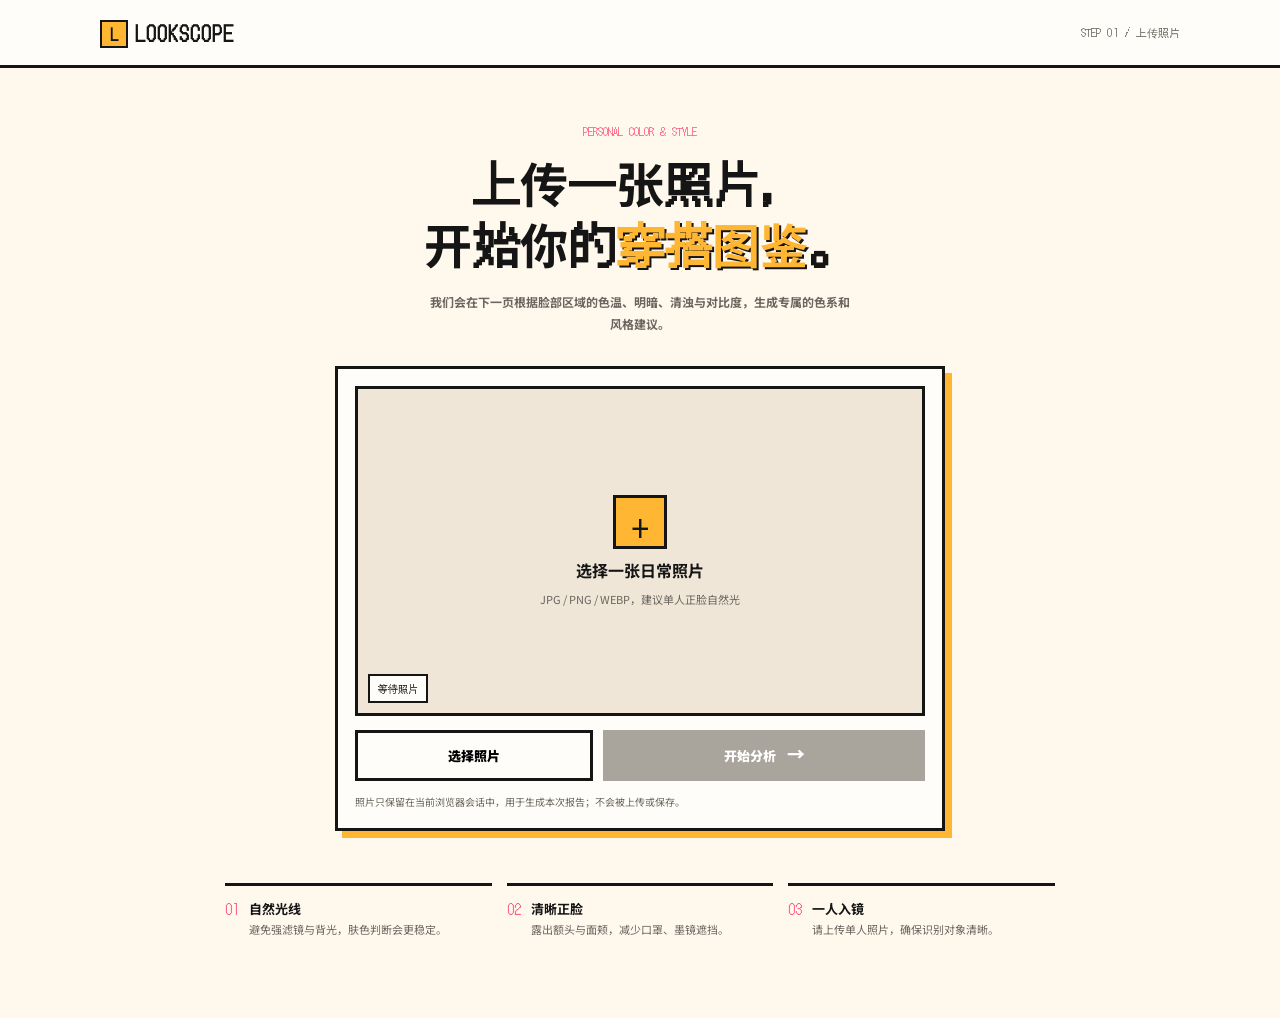
==== commit 60bb4339: "Split photo upload and analysis into dynamic pages" ====
--- a/index.html
+++ b/index.html
@@ -3,35 +3,28 @@
 <head>
   <meta charset="UTF-8">
   <meta name="viewport" content="width=device-width, initial-scale=1.0">
-  <title>LOOKSCOPE | 穿搭气质图鉴</title>
+  <title>LOOKSCOPE | 上传照片</title>
   <link rel="preconnect" href="https://fonts.googleapis.com">
   <link rel="preconnect" href="https://fonts.gstatic.com" crossorigin>
   <link href="https://fonts.googleapis.com/css2?family=DotGothic16&family=Noto+Sans+SC:wght@400;500;700;800;900&display=swap" rel="stylesheet">
-  <style>
-    :root{--ink:#151515;--paper:#fff8ed;--white:#fffdf9;--orange:#ffb633;--pink:#ff5a7f;--muted:#6a665f;--line:3px solid var(--ink)}*{box-sizing:border-box}body{margin:0;background:var(--paper);color:var(--ink);font-family:"Noto Sans SC",sans-serif}button,input{font:inherit}button{cursor:pointer}.topbar{height:68px;background:var(--white);border-bottom:var(--line);padding:0 max(18px,calc((100vw - 1080px)/2));display:flex;align-items:center;justify-content:space-between}.brand{font-family:DotGothic16,sans-serif;font-size:20px;font-weight:900;letter-spacing:1px}.brand b{display:inline-grid;place-items:center;width:28px;height:28px;background:var(--orange);border:2px solid var(--ink);margin-right:7px;font-size:16px}.nav{display:flex;gap:24px;font-size:12px;font-weight:800}.nav span:first-child{color:var(--pink)}main{max-width:1080px;margin:auto;padding:36px 18px 80px}.hero{display:flex;align-items:end;justify-content:space-between;gap:22px;margin:0 0 25px}.hero h1{font-family:DotGothic16,"Noto Sans SC",sans-serif;font-size:clamp(27px,5vw,45px);line-height:1.25;margin:0}.hero h1 em{font-style:normal;color:var(--orange);text-shadow:2px 2px 0 var(--ink)}.hero p{max-width:300px;margin:0;font-size:12px;line-height:1.8;color:var(--muted);font-weight:700}.app{display:grid;grid-template-columns:310px 1fr;gap:22px}.left{align-self:start}.pixel-card{background:var(--white);border:var(--line);box-shadow:6px 6px 0 var(--orange)}.card-label{display:flex;justify-content:space-between;align-items:center;padding:10px 12px;border-bottom:var(--line);font:11px DotGothic16,sans-serif}.card-label b{color:var(--pink)}.portrait{position:relative;height:334px;background:#ded5c7;overflow:hidden}.portrait img{width:100%;height:100%;object-fit:cover;display:block;filter:saturate(.9) contrast(1.04)}.tag{position:absolute;bottom:10px;left:10px;border:2px solid var(--ink);background:var(--white);padding:5px 8px;font:10px DotGothic16,sans-serif}.upload{width:100%;border:0;border-top:var(--line);padding:14px;background:var(--ink);color:white;font-weight:900;font-size:13px}.upload:disabled{opacity:.65;cursor:wait}.hint{padding:13px 14px;margin:0;font-size:11px;line-height:1.65;color:var(--muted);font-weight:700}.privacy{border-top:2px dashed #bcb5aa;padding:12px 14px;font-size:10px;line-height:1.7;color:var(--muted)}.right{min-width:0}.profile-title{display:flex;gap:12px;align-items:center;margin-bottom:17px}.number{display:grid;place-items:center;width:36px;height:36px;border:var(--line);background:var(--orange);font:16px DotGothic16,sans-serif}.profile-title h2{margin:0;font-size:22px;font-weight:900}.profile-title p{margin:3px 0 0;font-size:11px;color:var(--muted);font-weight:700}.match{margin-left:auto;text-align:center;border:var(--line);background:var(--white);padding:6px 11px;font:10px DotGothic16,sans-serif}.match strong{display:block;color:var(--pink);font-size:18px;margin-top:3px}.spotlight{border:var(--line);background:var(--orange);padding:19px 20px;margin-bottom:18px;box-shadow:5px 5px 0 var(--ink)}.spotlight small{font:11px DotGothic16,sans-serif}.spotlight h3{margin:9px 0 0;font-size:18px;line-height:1.55}.section-head{display:flex;align-items:center;justify-content:space-between;margin:23px 0 11px}.section-head h3{margin:0;font-size:15px}.section-head span{font:10px DotGothic16,sans-serif;color:var(--muted)}.traits{display:grid;grid-template-columns:repeat(4,1fr);gap:10px}.trait{min-height:82px;padding:11px;border:var(--line);background:var(--white);box-shadow:3px 3px 0 var(--orange)}.trait small{font-size:10px;color:var(--muted);font-weight:700}.trait b{display:block;font-size:13px;margin-top:10px}.palette{display:grid;grid-template-columns:repeat(5,1fr);gap:10px}.swatch{background:var(--white);border:var(--line);padding:8px;box-shadow:3px 3px 0 var(--orange)}.color{height:48px;border:2px solid var(--ink);margin-bottom:8px}.swatch b,.swatch small{display:block;font-size:10px}.swatch small{font-family:DotGothic16,sans-serif;color:var(--muted);margin-top:4px}.styles{display:grid;grid-template-columns:1fr 1fr;gap:13px}.style{position:relative;min-height:131px;padding:15px;border:var(--line);background:var(--white);box-shadow:4px 4px 0 var(--orange)}.style.primary{background:var(--ink);color:#fff;box-shadow:4px 4px 0 var(--pink)}.style small{font-family:DotGothic16,sans-serif;font-size:10px}.style h4{font-size:17px;margin:20px 0 6px}.style p{font-size:11px;line-height:1.6;margin:0;opacity:.8}.style .arrow{position:absolute;right:13px;bottom:10px;font-size:19px}.goals{display:flex;flex-wrap:wrap;gap:8px}.goal{border:var(--line);background:var(--white);padding:8px 11px;font-size:11px;font-weight:800;box-shadow:2px 2px 0 var(--orange)}.goal.selected{background:var(--pink);color:#fff;box-shadow:2px 2px 0 var(--ink)}.tip{display:flex;gap:11px;border-top:2px dashed #bcb5aa;margin-top:25px;padding:16px 0;font-size:12px;line-height:1.7}.tip b{color:var(--pink);font-family:DotGothic16,sans-serif}.tip p{margin:0;color:var(--muted);font-weight:700}.hidden{display:none}@media(max-width:760px){.nav{display:none}.hero{display:block}.hero p{margin-top:14px}.app{grid-template-columns:1fr}.portrait{height:350px}.traits{grid-template-columns:1fr 1fr}.palette{grid-template-columns:repeat(3,1fr)}}@media(max-width:420px){main{padding-top:25px}.profile-title h2{font-size:18px}.profile-title p{display:none}.match{padding:5px 7px}.styles{grid-template-columns:1fr}.hero h1{font-size:27px}}
-  </style>
+  <link rel="stylesheet" href="styles.css">
 </head>
 <body>
-  <header class="topbar"><div class="brand"><b>L</b>LOOKSCOPE</div><nav class="nav"><span>色彩图鉴</span><span>风格档案</span><span>我的衣橱</span></header>
-  <main>
-    <section class="hero"><h1>你的穿搭<em>图鉴</em>，<br>从一张照片开始。</h1><p>按每张照片的脸部区域提取肤色明暗、冷暖与清浊，生成属于你的专属色卡和穿搭方向。</p></section>
-    <div class="app"><aside class="left"><div class="pixel-card"><div class="card-label"><span>01 / 照片输入</span><b id="photoTag">示例数据</b></div><div class="portrait"><img id="portrait" src="https://images.unsplash.com/photo-1534528741775-53994a69daeb?auto=format&fit=crop&w=900&q=85" alt="风格分析示例照片"><span class="tag" id="statusTag">上传后识别脸部区域</span></div><input class="hidden" id="fileInput" type="file" accept="image/*"><button class="upload" id="uploadButton">+ 上传我的照片</button><p class="hint">请上传单人、正脸、自然光照片。算法会避开背景与衣服，优先采样脸部中央的肤色。</p><div class="privacy">所有图像处理都在当前浏览器完成，照片不会上传或保存。</div></div></aside>
-      <section class="right"><div class="profile-title"><span class="number">02</span><div><h2 id="profileTitle">柔和暖调 · 自然知性</h2><p id="analysisMeta">示例报告 · 脸部肤色样本</p></div><div class="match">可信度<strong id="score">--</strong></div></div><article class="spotlight"><small>YOUR STYLE KEYWORDS</small><h3 id="summaryText">温暖、低对比、有呼吸感。<br>柔软质地与自然廓形最衬你。</h3></article>
-        <div class="section-head"><h3>气质小档案</h3><span>LIVE ANALYSIS / 04</span></div><div class="traits"><div class="trait"><small>肤色底调</small><b id="undertone">偏暖中性</b></div><div class="trait"><small>肤色明度</small><b id="brightness">中等明度</b></div><div class="trait"><small>画面对比</small><b id="contrast">中低对比</b></div><div class="trait"><small>适合饱和度</small><b id="saturation">柔和低饱和</b></div></div>
-        <div class="section-head"><h3>适合你的色彩</h3><span>COLOR EDIT / 05</span></div><div class="palette" id="palette"></div><div class="section-head"><h3>风格方向</h3><span>STYLE EDIT / 02</span></div><div class="styles" id="styleGrid"></div><div class="section-head"><h3>这次想强调</h3><span>点击切换</span></div><div class="goals"><button class="goal selected" data-goal="自然松弛">自然松弛</button><button class="goal" data-goal="更显专业">更显专业</button><button class="goal" data-goal="更有亲和力">更有亲和力</button><button class="goal" data-goal="更有个性">更有个性</button></div><div class="tip"><b>TIP!</b><p><span id="detailTitle">优先尝试：亚麻白、橄榄绿与焦糖棕。</span><br><span id="detailText">上传照片后，这里会按当前分析结果更新。</span></p></div>
-      </section></div>
+  <header class="topbar"><a class="brand" href="index.html"><b>L</b>LOOKSCOPE</a><span class="step">STEP 01 / 上传照片</span></header>
+  <main class="upload-page">
+    <section class="upload-intro"><p class="eyebrow">PERSONAL COLOR & STYLE</p><h1>上传一张照片，<br>开始你的<em>穿搭图鉴</em>。</h1><p>我们会在下一页根据脸部区域的色温、明暗、清浊与对比度，生成专属的色系和风格建议。</p></section>
+    <section class="uploader-card" id="dropZone">
+      <div class="preview-shell"><img id="preview" alt="上传照片预览"><div class="empty-state" id="emptyState"><span>+</span><b>选择一张日常照片</b><small>JPG / PNG / WEBP，建议单人正脸自然光</small></div><span class="preview-tag" id="previewTag">等待照片</span></div>
+      <input id="fileInput" type="file" accept="image/jpeg,image/png,image/webp" hidden>
+      <div class="upload-actions"><button class="secondary-btn" id="chooseButton">选择照片</button><button class="primary-btn" id="analyzeButton" disabled>开始分析 <span>→</span></button></div>
+      <p class="privacy-note">照片只保留在当前浏览器会话中，用于生成本次报告；不会被上传或保存。</p>
+    </section>
+    <section class="tips"><article><b>01</b><div><h2>自然光线</h2><p>避免强滤镜与背光，肤色判断会更稳定。</p></div></article><article><b>02</b><div><h2>清晰正脸</h2><p>露出额头与面颊，减少口罩、墨镜遮挡。</p></div></article><article><b>03</b><div><h2>一人入镜</h2><p>请上传单人照片，确保识别对象清晰。</p></div></article></section>
   </main>
   <script>
-    const $=s=>document.querySelector(s), palette=$('#palette'), styles=$('#styleGrid'); let lastProfile=null;
-    const colorNames={warm:['奶油白','橄榄绿','琥珀棕','陶土红','蜂蜜金'],cool:['冷白','雾霾蓝','石墨灰','灰豆沙','深海蓝']};
-    function hslToHex(h,s,l){s/=100;l/=100;const c=(1-Math.abs(2*l-1))*s,x=c*(1-Math.abs((h/60)%2-1)),m=l-c/2;let r=0,g=0,b=0;if(h<60)[r,g,b]=[c,x,0];else if(h<120)[r,g,b]=[x,c,0];else if(h<180)[r,g,b]=[0,c,x];else if(h<240)[r,g,b]=[0,x,c];else if(h<300)[r,g,b]=[x,0,c];else[r,g,b]=[c,0,x];return '#'+[r,g,b].map(v=>Math.round((v+m)*255).toString(16).padStart(2,'0')).join('')}
-    function buildProfile(stats){const warm=stats.warmth>3, clear=stats.saturation>0.24, bright=stats.lightness>0.63, highContrast=stats.contrast>42;const family=warm?'warm':'cool';const tone=warm?(clear?'明亮暖调':'柔和暖调'):(clear?'清透冷调':'柔雾冷调');const vibe=warm?(clear?'明艳活力':'自然知性'):(clear?'利落清爽':'都市克制');const baseHue=warm?(clear?34:28):(clear?208:222);const l=bright?67:55,s=clear?Math.min(68,42+stats.saturation*70):32;const hues=warm?[baseHue-1,83,baseHue-9,12,43]:[baseHue-8,204,220,340,228];const colors=hues.map((h,i)=>hslToHex((h+360)%360,i===0?Math.max(12,s-15):s,Math.max(30,Math.min(82,l+(i===0?16:i===4?-15:(i-2)*5)))));const style=warm?(clear?['明媚复古','用暖亮色、存在感配饰与微收腰廓形，放大鲜活感。']:['轻法式自然','针织、棉麻、微收腰；松弛但不失精致。']):(clear?['极简都市','干净剪裁、清晰对比与少量金属细节，更显利落。']:['韩系清冷','灰调色彩、垂感长线条与克制留白，气质更突出。']);return{warm,clear,bright,highContrast,title:`${tone} · ${vibe}`,summary:`${warm?'温暖':'清爽'}、${highContrast?'有对比感':'低对比'}、${clear?'更适合清晰色彩':'更适合柔和色彩'}。<br>让色彩的明暗与饱和度跟随你的脸部特征。`,traits:[warm?'偏暖中性':'偏冷中性',bright?'偏高明度':stats.lightness<.45?'偏低明度':'中等明度',highContrast?'中高对比':'中低对比',clear?'中等偏高饱和':'柔和低饱和'],colors,names:colorNames[family],styles:[['01 / 主风格',style[0],style[1]],['02 / 延展风格',warm?'质感通勤':'知性极简',warm?'低饱和同色系搭配，让整体干净而有质感。':'用清冷中性色做底，保持线条与层次的留白。']],detail:`优先尝试：${colorNames[family].slice(0,3).join('、')}。`,text:highContrast?'可以加入一深一浅的配色层次，让五官的清晰度更有呼应。':'减少强烈撞色，用相近色的深浅变化会更加协调。'} }
-    function render(p,confidence='--'){lastProfile=p;$('#profileTitle').textContent=p.title;$('#summaryText').innerHTML=p.summary;$('#score').textContent=confidence;['undertone','brightness','contrast','saturation'].forEach((id,i)=>$('#'+id).textContent=p.traits[i]);$('#detailTitle').textContent=p.detail;$('#detailText').textContent=p.text;palette.innerHTML=p.colors.map((c,i)=>`<article class="swatch"><div class="color" style="background:${c}"></div><b>${p.names[i]}</b><small>${c}</small></article>`).join('');styles.innerHTML=p.styles.map((x,i)=>`<article class="style ${i===0?'primary':''}"><small>${x[0]}</small><h4>${x[1]}</h4><p>${x[2]}</p><span class="arrow">↗</span></article>`).join('')}
-    function rgbToHsl(r,g,b){r/=255;g/=255;b/=255;const max=Math.max(r,g,b),min=Math.min(r,g,b),d=max-min,l=(max+min)/2,s=d===0?0:d/(1-Math.abs(2*l-1));return{s,l}}
-    async function getFaceBox(image){if(!('FaceDetector' in window))return null;try{const faces=await new FaceDetector({fastMode:true,maxDetectedFaces:1}).detect(image);return faces[0]?.boundingBox||null}catch{return null}}
-    function sampleFace(image,box){const canvas=document.createElement('canvas'),ctx=canvas.getContext('2d',{willReadFrequently:true}),limit=280,scale=Math.min(limit/image.naturalWidth,limit/image.naturalHeight,1);canvas.width=Math.max(1,Math.round(image.naturalWidth*scale));canvas.height=Math.max(1,Math.round(image.naturalHeight*scale));ctx.drawImage(image,0,0,canvas.width,canvas.height);const region=box?{x:box.x*scale+box.width*scale*.22,y:box.y*scale+box.height*scale*.43,w:box.width*scale*.56,h:box.height*scale*.37}:{x:canvas.width*.31,y:canvas.height*.32,w:canvas.width*.38,h:canvas.height*.36};const data=ctx.getImageData(Math.max(0,region.x|0),Math.max(0,region.y|0),Math.max(1,Math.min(canvas.width-(region.x|0),region.w|0)),Math.max(1,Math.min(canvas.height-(region.y|0),region.h|0))).data;let n=0,rr=0,gg=0,bb=0,ll=0,ll2=0,ss=0;for(let i=0;i<data.length;i+=4){const r=data[i],g=data[i+1],b=data[i+2],max=Math.max(r,g,b),min=Math.min(r,g,b),l=(max+min)/510,cb=128-.168736*r-.331264*g+.5*b,cr=128+.5*r-.418688*g-.081312*b;if(cb>72&&cb<137&&cr>126&&cr<180&&max-min>8&&l>.12&&l<.94){const h=rgbToHsl(r,g,b);n++;rr+=r;gg+=g;bb+=b;ll+=l;ll2+=l*l;ss+=h.s}}if(n<18)throw new Error('样本不足');const lightness=ll/n;return{warmth:(rr-bb)/n,saturation:ss/n,lightness,contrast:Math.sqrt(Math.max(0,ll2/n-lightness*lightness))*255*3.4,samples:n}}
-    async function analyze(image){$('#uploadButton').disabled=true;$('#uploadButton').textContent='正在分析照片…';$('#photoTag').textContent='分析中';try{const box=await getFaceBox(image),stats=sampleFace(image,box),p=buildProfile(stats);render(p,box?'88%':'71%');$('#photoTag').textContent=box?'脸部已识别':'区域估算';$('#statusTag').textContent=box?'已按脸部肤色样本分析':'未识别脸部，按中央人物区域估算';$('#analysisMeta').textContent=`${box?'脸部肤色样本':'人物中央肤色估算'} · ${stats.samples} 个有效像素`}catch(e){$('#photoTag').textContent='请重试';$('#statusTag').textContent='未能取得有效肤色样本';$('#analysisMeta').textContent='建议使用单人正脸、自然光、无遮挡照片'}finally{$('#uploadButton').disabled=false;$('#uploadButton').textContent='+ 更换照片并重新分析'}}
-    render(buildProfile({warmth:9,saturation:.18,lightness:.61,contrast:30}));$('#uploadButton').onclick=()=>$('#fileInput').click();$('#fileInput').onchange=e=>{const file=e.target.files[0];if(!file)return;const reader=new FileReader();reader.onload=v=>{const image=$('#portrait');image.onload=()=>analyze(image);image.src=v.target.result};reader.readAsDataURL(file)};document.querySelectorAll('.goal').forEach(b=>b.onclick=()=>{document.querySelectorAll('.goal').forEach(x=>x.classList.remove('selected'));b.classList.add('selected');if(!lastProfile)return;const p={...lastProfile};if(b.dataset.goal==='更显专业'){p.styles=[['01 / 当前目标','极简都市','选择干净剪裁、深浅分明的同色搭配，显得更专业。'],lastProfile.styles[1]]}if(b.dataset.goal==='更有亲和力'){p.styles=[['01 / 当前目标','柔和知性','增加针织、圆润配饰和柔和色彩，拉近距离感。'],lastProfile.styles[1]]}render(p,$('#score').textContent)});
+    const fileInput=document.querySelector('#fileInput'),preview=document.querySelector('#preview'),empty=document.querySelector('#emptyState'),tag=document.querySelector('#previewTag'),start=document.querySelector('#analyzeButton'),drop=document.querySelector('#dropZone');let photoData='';
+    function setPhoto(file){if(!file||!file.type.startsWith('image/'))return;const reader=new FileReader();reader.onload=e=>{photoData=e.target.result;preview.src=photoData;preview.classList.add('visible');empty.hidden=true;tag.textContent='照片已就绪';start.disabled=false};reader.readAsDataURL(file)}
+    document.querySelector('#chooseButton').onclick=()=>fileInput.click();fileInput.onchange=e=>setPhoto(e.target.files[0]);drop.ondragover=e=>{e.preventDefault();drop.classList.add('dragging')};drop.ondragleave=()=>drop.classList.remove('dragging');drop.ondrop=e=>{e.preventDefault();drop.classList.remove('dragging');setPhoto(e.dataTransfer.files[0])};start.onclick=()=>{if(!photoData)return;sessionStorage.setItem('lookscope-photo',photoData);location.href='analysis.html'};
   </script>
 </body>
 </html>
--- a/styles.css
+++ b/styles.css
@@ -0,0 +1 @@
+:root{--ink:#151515;--paper:#fff8ed;--white:#fffdf9;--orange:#ffb633;--pink:#ff5a7f;--muted:#6a665f;--line:3px solid var(--ink)}*{box-sizing:border-box}body{margin:0;background:var(--paper);color:var(--ink);font-family:"Noto Sans SC",sans-serif}button,input{font:inherit}button{cursor:pointer}.topbar{height:68px;background:var(--white);border-bottom:var(--line);padding:0 max(18px,calc((100vw - 1080px)/2));display:flex;align-items:center;justify-content:space-between}.brand{color:var(--ink);font-family:DotGothic16,sans-serif;font-size:20px;font-weight:900;letter-spacing:1px;text-decoration:none}.brand b{display:inline-grid;place-items:center;width:28px;height:28px;background:var(--orange);border:2px solid var(--ink);margin-right:7px;font-size:16px}.step,.back{font:11px DotGothic16,sans-serif;color:var(--muted);text-decoration:none}.back{border:2px solid var(--ink);padding:7px 10px;color:var(--ink);background:var(--white)}.eyebrow{font:11px DotGothic16,sans-serif;color:var(--pink);margin:0 0 13px}.upload-page,.analysis-page{max-width:1080px;margin:auto;padding:55px 18px 80px}.upload-intro{text-align:center;max-width:620px;margin:0 auto 32px}.upload-intro h1,.analysis-top h1{font-family:DotGothic16,"Noto Sans SC",sans-serif;font-size:clamp(29px,5vw,48px);line-height:1.27;margin:0}.upload-intro em,.analysis-top em{font-style:normal;color:var(--orange);text-shadow:2px 2px 0 var(--ink)}.upload-intro>p:last-child{margin:17px auto 0;max-width:430px;color:var(--muted);font-size:12px;line-height:1.8;font-weight:700}.uploader-card{max-width:610px;margin:auto;background:var(--white);border:var(--line);box-shadow:7px 7px 0 var(--orange);padding:17px;transition:.16s}.uploader-card.dragging{transform:translate(-2px,-2px);box-shadow:11px 11px 0 var(--pink)}.preview-shell{height:330px;position:relative;border:var(--line);background:#efe6d7;overflow:hidden}.preview-shell img{width:100%;height:100%;object-fit:cover;display:none}.preview-shell img.visible{display:block}.empty-state{height:100%;display:flex;flex-direction:column;align-items:center;justify-content:center;gap:9px}.empty-state span{display:grid;place-items:center;width:54px;height:54px;border:var(--line);background:var(--orange);font:34px DotGothic16,sans-serif}.empty-state b{font-size:16px}.empty-state small{color:var(--muted);font-size:11px}.preview-tag{position:absolute;bottom:10px;left:10px;border:2px solid var(--ink);background:var(--white);padding:5px 8px;font:10px DotGothic16,sans-serif}.upload-actions{display:grid;grid-template-columns:1fr 1.35fr;gap:10px;margin-top:14px}.primary-btn,.secondary-btn{border:var(--line);padding:13px;font-size:13px;font-weight:900}.primary-btn{background:var(--ink);color:#fff}.primary-btn span{font-size:18px;line-height:0;margin-left:8px}.primary-btn:disabled{background:#aaa59c;border-color:#aaa59c;cursor:not-allowed}.secondary-btn{background:var(--white)}.privacy-note{margin:13px 0 0;font-size:10px;color:var(--muted);line-height:1.65}.tips{display:grid;grid-template-columns:repeat(3,1fr);gap:15px;max-width:830px;margin:52px auto 0}.tips article{display:flex;gap:10px;border-top:var(--line);padding-top:13px}.tips b{font:14px DotGothic16,sans-serif;color:var(--pink)}.tips h2{font-size:13px;margin:0 0 3px}.tips p{font-size:11px;line-height:1.6;color:var(--muted);margin:0}.analysis-top{display:flex;align-items:end;justify-content:space-between;border-bottom:var(--line);padding-bottom:24px;margin-bottom:28px}.analysis-top>p{max-width:295px;margin:0;font-size:11px;line-height:1.7;color:var(--muted);font-weight:700}.analysis-grid{display:grid;grid-template-columns:310px 1fr;gap:26px}.photo-card{align-self:start;background:var(--white);border:var(--line);box-shadow:6px 6px 0 var(--orange)}.card-label{display:flex;justify-content:space-between;padding:10px 12px;border-bottom:var(--line);font:11px DotGothic16,sans-serif}.card-label b{color:var(--pink)}.analysis-photo{height:334px;position:relative;overflow:hidden;background:#ded5c7}.analysis-photo img{width:100%;height:100%;object-fit:cover}.analysis-photo span{position:absolute;bottom:10px;left:10px;border:2px solid var(--ink);background:var(--white);padding:5px 8px;font:10px DotGothic16,sans-serif}.scan-line{position:absolute;left:0;right:0;height:4px;background:var(--pink);box-shadow:0 0 0 2px var(--ink);animation:scan 1.3s ease-in-out infinite}@keyframes scan{0%,100%{top:10%}50%{top:85%}}.photo-card>p{margin:0;padding:13px;font-size:10px;line-height:1.65;color:var(--muted);font-weight:700}.profile-title{display:flex;gap:12px;align-items:center;margin-bottom:17px}.number{display:grid;place-items:center;width:36px;height:36px;border:var(--line);background:var(--orange);font:16px DotGothic16,sans-serif}.profile-title h2{margin:0;font-size:22px;font-weight:900}.profile-title p{margin:3px 0 0;font-size:11px;color:var(--muted);font-weight:700}.match{margin-left:auto;text-align:center;border:var(--line);background:var(--white);padding:6px 11px;font:10px DotGothic16,sans-serif}.match strong{display:block;color:var(--pink);font-size:18px;margin-top:3px}.spotlight{border:var(--line);background:var(--orange);padding:19px 20px;margin-bottom:18px;box-shadow:5px 5px 0 var(--ink)}.spotlight small{font:11px DotGothic16,sans-serif}.spotlight h3{margin:9px 0 0;font-size:18px;line-height:1.55}.section-head{display:flex;align-items:center;justify-content:space-between;margin:23px 0 11px}.section-head h3{margin:0;font-size:15px}.section-head span{font:10px DotGothic16,sans-serif;color:var(--muted)}.traits{display:grid;grid-template-columns:repeat(4,1fr);gap:10px}.trait{min-height:82px;padding:11px;border:var(--line);background:var(--white);box-shadow:3px 3px 0 var(--orange)}.trait small{font-size:10px;color:var(--muted);font-weight:700}.trait b{display:block;font-size:13px;margin-top:10px}.palette{display:grid;grid-template-columns:repeat(5,1fr);gap:10px}.swatch{background:var(--white);border:var(--line);padding:8px;box-shadow:3px 3px 0 var(--orange)}.color{height:48px;border:2px solid var(--ink);margin-bottom:8px}.swatch b,.swatch small{display:block;font-size:10px}.swatch small{font-family:DotGothic16,sans-serif;color:var(--muted);margin-top:4px}.styles{display:grid;grid-template-columns:1fr 1fr;gap:13px}.style{position:relative;min-height:131px;padding:15px;border:var(--line);background:var(--white);box-shadow:4px 4px 0 var(--orange)}.style.primary{background:var(--ink);color:#fff;box-shadow:4px 4px 0 var(--pink)}.style small{font-family:DotGothic16,sans-serif;font-size:10px}.style h4{font-size:17px;margin:20px 0 6px}.style p{font-size:11px;line-height:1.6;margin:0;opacity:.8}.style .arrow{position:absolute;right:13px;bottom:10px;font-size:19px}.goals{display:flex;flex-wrap:wrap;gap:8px}.goal{border:var(--line);background:var(--white);padding:8px 11px;font-size:11px;font-weight:800;box-shadow:2px 2px 0 var(--orange)}.goal.selected{background:var(--pink);color:#fff;box-shadow:2px 2px 0 var(--ink)}.tip{display:flex;gap:11px;border-top:2px dashed #bcb5aa;margin-top:25px;padding:16px 0;font-size:12px;line-height:1.7}.tip b{color:var(--pink);font-family:DotGothic16,sans-serif}.tip p{margin:0;color:var(--muted);font-weight:700}@media(max-width:760px){.analysis-grid{grid-template-columns:1fr}.analysis-photo{height:350px}.analysis-top{display:block}.analysis-top>p{margin-top:14px}.traits{grid-template-columns:1fr 1fr}.palette{grid-template-columns:repeat(3,1fr)}}@media(max-width:500px){.upload-page,.analysis-page{padding-top:35px}.tips{grid-template-columns:1fr}.upload-actions{grid-template-columns:1fr}.profile-title h2{font-size:18px}.profile-title p{display:none}.styles{grid-template-columns:1fr}.match{padding:5px 7px}}
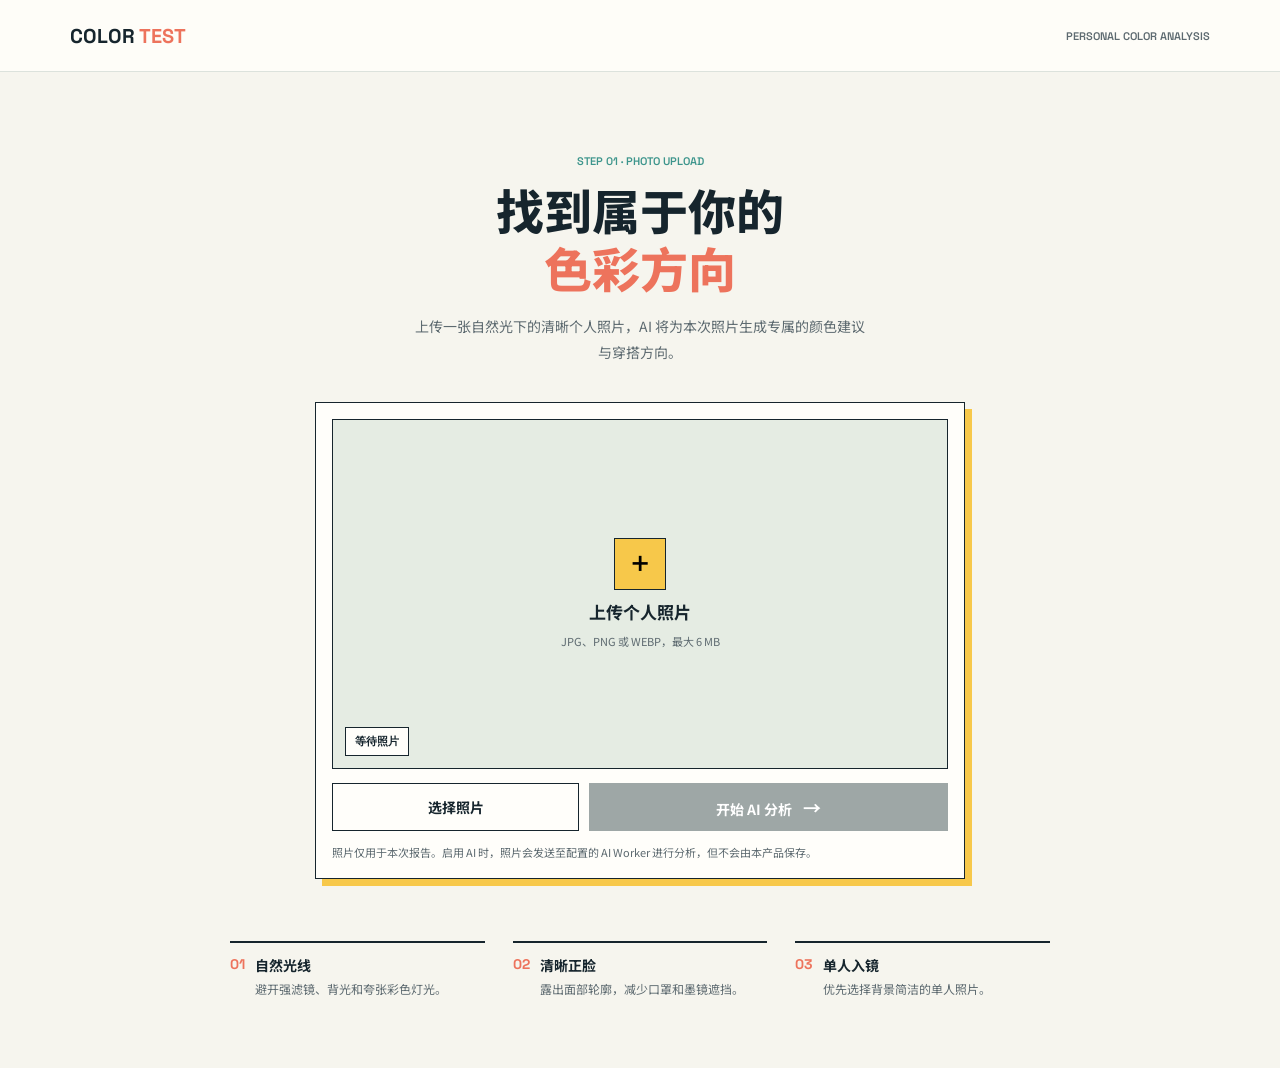
==== commit 5985dfba: "Update photo upload and analysis experience" ====
--- a/index.html
+++ b/index.html
@@ -3,28 +3,81 @@
 <head>
   <meta charset="UTF-8">
   <meta name="viewport" content="width=device-width, initial-scale=1.0">
-  <title>LOOKSCOPE | 上传照片</title>
+  <title>Color Test | 上传照片</title>
   <link rel="preconnect" href="https://fonts.googleapis.com">
   <link rel="preconnect" href="https://fonts.gstatic.com" crossorigin>
-  <link href="https://fonts.googleapis.com/css2?family=DotGothic16&family=Noto+Sans+SC:wght@400;500;700;800;900&display=swap" rel="stylesheet">
+  <link href="https://fonts.googleapis.com/css2?family=Noto+Sans+SC:wght@400;500;600;700;800&family=Space+Grotesk:wght@500;600;700&display=swap" rel="stylesheet">
   <link rel="stylesheet" href="styles.css">
 </head>
 <body>
-  <header class="topbar"><a class="brand" href="index.html"><b>L</b>LOOKSCOPE</a><span class="step">STEP 01 / 上传照片</span></header>
-  <main class="upload-page">
-    <section class="upload-intro"><p class="eyebrow">PERSONAL COLOR & STYLE</p><h1>上传一张照片，<br>开始你的<em>穿搭图鉴</em>。</h1><p>我们会在下一页根据脸部区域的色温、明暗、清浊与对比度，生成专属的色系和风格建议。</p></section>
-    <section class="uploader-card" id="dropZone">
-      <div class="preview-shell"><img id="preview" alt="上传照片预览"><div class="empty-state" id="emptyState"><span>+</span><b>选择一张日常照片</b><small>JPG / PNG / WEBP，建议单人正脸自然光</small></div><span class="preview-tag" id="previewTag">等待照片</span></div>
+  <header class="site-header"><a class="brand" href="index.html">COLOR <i>TEST</i></a><span>PERSONAL COLOR ANALYSIS</span></header>
+  <main class="upload-layout">
+    <section class="intro">
+      <p class="kicker">STEP 01 · PHOTO UPLOAD</p>
+      <h1>找到属于你的<br><em>色彩方向</em></h1>
+      <p class="intro-copy">上传一张自然光下的清晰个人照片，AI 将为本次照片生成专属的颜色建议与穿搭方向。</p>
+    </section>
+    <section class="upload-panel" id="dropZone">
       <input id="fileInput" type="file" accept="image/jpeg,image/png,image/webp" hidden>
-      <div class="upload-actions"><button class="secondary-btn" id="chooseButton">选择照片</button><button class="primary-btn" id="analyzeButton" disabled>开始分析 <span>→</span></button></div>
-      <p class="privacy-note">照片只保留在当前浏览器会话中，用于生成本次报告；不会被上传或保存。</p>
+      <div class="image-stage">
+        <img id="preview" alt="照片预览">
+        <div class="upload-empty" id="emptyState">
+          <button class="plus" id="plusButton" type="button" aria-label="Choose photo">+</button>
+          <strong>上传个人照片</strong>
+          <small>JPG、PNG 或 WEBP，最大 6 MB</small>
+        </div>
+        <span class="image-label" id="imageLabel">等待照片</span>
+      </div>
+      <div class="upload-controls">
+        <button class="button button-secondary" id="chooseButton" type="button">选择照片</button>
+        <button class="button button-primary" id="analyzeButton" type="button" disabled>开始 AI 分析 <b>→</b></button>
+      </div>
+      <p class="privacy">照片仅用于本次报告。启用 AI 时，照片会发送至配置的 AI Worker 进行分析，但不会由本产品保存。</p>
     </section>
-    <section class="tips"><article><b>01</b><div><h2>自然光线</h2><p>避免强滤镜与背光，肤色判断会更稳定。</p></div></article><article><b>02</b><div><h2>清晰正脸</h2><p>露出额头与面颊，减少口罩、墨镜遮挡。</p></div></article><article><b>03</b><div><h2>一人入镜</h2><p>请上传单人照片，确保识别对象清晰。</p></div></article></section>
+    <section class="photo-notes" aria-label="拍摄建议">
+      <article><b>01</b><div><h2>自然光线</h2><p>避开强滤镜、背光和夸张彩色灯光。</p></div></article>
+      <article><b>02</b><div><h2>清晰正脸</h2><p>露出面部轮廓，减少口罩和墨镜遮挡。</p></div></article>
+      <article><b>03</b><div><h2>单人入镜</h2><p>优先选择背景简洁的单人照片。</p></div></article>
+    </section>
   </main>
   <script>
-    const fileInput=document.querySelector('#fileInput'),preview=document.querySelector('#preview'),empty=document.querySelector('#emptyState'),tag=document.querySelector('#previewTag'),start=document.querySelector('#analyzeButton'),drop=document.querySelector('#dropZone');let photoData='';
-    function setPhoto(file){if(!file||!file.type.startsWith('image/'))return;const reader=new FileReader();reader.onload=e=>{photoData=e.target.result;preview.src=photoData;preview.classList.add('visible');empty.hidden=true;tag.textContent='照片已就绪';start.disabled=false};reader.readAsDataURL(file)}
-    document.querySelector('#chooseButton').onclick=()=>fileInput.click();fileInput.onchange=e=>setPhoto(e.target.files[0]);drop.ondragover=e=>{e.preventDefault();drop.classList.add('dragging')};drop.ondragleave=()=>drop.classList.remove('dragging');drop.ondrop=e=>{e.preventDefault();drop.classList.remove('dragging');setPhoto(e.dataTransfer.files[0])};start.onclick=()=>{if(!photoData)return;sessionStorage.setItem('lookscope-photo',photoData);location.href='analysis.html'};
+    const input = document.querySelector('#fileInput');
+    const preview = document.querySelector('#preview');
+    const empty = document.querySelector('#emptyState');
+    const label = document.querySelector('#imageLabel');
+    const analyze = document.querySelector('#analyzeButton');
+    const dropZone = document.querySelector('#dropZone');
+    const supportedTypes = new Set(['image/jpeg', 'image/png', 'image/webp']);
+    let photoData = '';
+
+    function setPhoto(file) {
+      if (!file || !supportedTypes.has(file.type)) { alert('仅支持 JPG、PNG 和 WEBP 图片。'); return; }
+      if (file.size > 6 * 1024 * 1024) { alert('请上传小于 6 MB 的图片。'); return; }
+      const reader = new FileReader();
+      reader.onload = event => {
+        photoData = event.target.result;
+        preview.src = photoData;
+        preview.classList.add('is-visible');
+        empty.hidden = true;
+        label.textContent = '照片已就绪';
+        analyze.disabled = false;
+      };
+      reader.readAsDataURL(file);
+    }
+
+    const openFilePicker = () => input.click();
+    document.querySelector('#chooseButton').addEventListener('click', openFilePicker);
+    document.querySelector('#plusButton').addEventListener('click', openFilePicker);
+    input.addEventListener('change', event => setPhoto(event.target.files[0]));
+    dropZone.addEventListener('dragover', event => { event.preventDefault(); dropZone.classList.add('is-dragging'); });
+    dropZone.addEventListener('dragleave', () => dropZone.classList.remove('is-dragging'));
+    dropZone.addEventListener('drop', event => { event.preventDefault(); dropZone.classList.remove('is-dragging'); setPhoto(event.dataTransfer.files[0]); });
+    analyze.addEventListener('click', () => {
+      if (!photoData) return;
+      sessionStorage.setItem('color-test-photo', photoData);
+      sessionStorage.setItem('color-test-analysis-id', String(Date.now()));
+      location.href = 'analysis.html';
+    });
   </script>
 </body>
 </html>
--- a/styles.css
+++ b/styles.css
@@ -1 +1 @@
-:root{--ink:#151515;--paper:#fff8ed;--white:#fffdf9;--orange:#ffb633;--pink:#ff5a7f;--muted:#6a665f;--line:3px solid var(--ink)}*{box-sizing:border-box}body{margin:0;background:var(--paper);color:var(--ink);font-family:"Noto Sans SC",sans-serif}button,input{font:inherit}button{cursor:pointer}.topbar{height:68px;background:var(--white);border-bottom:var(--line);padding:0 max(18px,calc((100vw - 1080px)/2));display:flex;align-items:center;justify-content:space-between}.brand{color:var(--ink);font-family:DotGothic16,sans-serif;font-size:20px;font-weight:900;letter-spacing:1px;text-decoration:none}.brand b{display:inline-grid;place-items:center;width:28px;height:28px;background:var(--orange);border:2px solid var(--ink);margin-right:7px;font-size:16px}.step,.back{font:11px DotGothic16,sans-serif;color:var(--muted);text-decoration:none}.back{border:2px solid var(--ink);padding:7px 10px;color:var(--ink);background:var(--white)}.eyebrow{font:11px DotGothic16,sans-serif;color:var(--pink);margin:0 0 13px}.upload-page,.analysis-page{max-width:1080px;margin:auto;padding:55px 18px 80px}.upload-intro{text-align:center;max-width:620px;margin:0 auto 32px}.upload-intro h1,.analysis-top h1{font-family:DotGothic16,"Noto Sans SC",sans-serif;font-size:clamp(29px,5vw,48px);line-height:1.27;margin:0}.upload-intro em,.analysis-top em{font-style:normal;color:var(--orange);text-shadow:2px 2px 0 var(--ink)}.upload-intro>p:last-child{margin:17px auto 0;max-width:430px;color:var(--muted);font-size:12px;line-height:1.8;font-weight:700}.uploader-card{max-width:610px;margin:auto;background:var(--white);border:var(--line);box-shadow:7px 7px 0 var(--orange);padding:17px;transition:.16s}.uploader-card.dragging{transform:translate(-2px,-2px);box-shadow:11px 11px 0 var(--pink)}.preview-shell{height:330px;position:relative;border:var(--line);background:#efe6d7;overflow:hidden}.preview-shell img{width:100%;height:100%;object-fit:cover;display:none}.preview-shell img.visible{display:block}.empty-state{height:100%;display:flex;flex-direction:column;align-items:center;justify-content:center;gap:9px}.empty-state span{display:grid;place-items:center;width:54px;height:54px;border:var(--line);background:var(--orange);font:34px DotGothic16,sans-serif}.empty-state b{font-size:16px}.empty-state small{color:var(--muted);font-size:11px}.preview-tag{position:absolute;bottom:10px;left:10px;border:2px solid var(--ink);background:var(--white);padding:5px 8px;font:10px DotGothic16,sans-serif}.upload-actions{display:grid;grid-template-columns:1fr 1.35fr;gap:10px;margin-top:14px}.primary-btn,.secondary-btn{border:var(--line);padding:13px;font-size:13px;font-weight:900}.primary-btn{background:var(--ink);color:#fff}.primary-btn span{font-size:18px;line-height:0;margin-left:8px}.primary-btn:disabled{background:#aaa59c;border-color:#aaa59c;cursor:not-allowed}.secondary-btn{background:var(--white)}.privacy-note{margin:13px 0 0;font-size:10px;color:var(--muted);line-height:1.65}.tips{display:grid;grid-template-columns:repeat(3,1fr);gap:15px;max-width:830px;margin:52px auto 0}.tips article{display:flex;gap:10px;border-top:var(--line);padding-top:13px}.tips b{font:14px DotGothic16,sans-serif;color:var(--pink)}.tips h2{font-size:13px;margin:0 0 3px}.tips p{font-size:11px;line-height:1.6;color:var(--muted);margin:0}.analysis-top{display:flex;align-items:end;justify-content:space-between;border-bottom:var(--line);padding-bottom:24px;margin-bottom:28px}.analysis-top>p{max-width:295px;margin:0;font-size:11px;line-height:1.7;color:var(--muted);font-weight:700}.analysis-grid{display:grid;grid-template-columns:310px 1fr;gap:26px}.photo-card{align-self:start;background:var(--white);border:var(--line);box-shadow:6px 6px 0 var(--orange)}.card-label{display:flex;justify-content:space-between;padding:10px 12px;border-bottom:var(--line);font:11px DotGothic16,sans-serif}.card-label b{color:var(--pink)}.analysis-photo{height:334px;position:relative;overflow:hidden;background:#ded5c7}.analysis-photo img{width:100%;height:100%;object-fit:cover}.analysis-photo span{position:absolute;bottom:10px;left:10px;border:2px solid var(--ink);background:var(--white);padding:5px 8px;font:10px DotGothic16,sans-serif}.scan-line{position:absolute;left:0;right:0;height:4px;background:var(--pink);box-shadow:0 0 0 2px var(--ink);animation:scan 1.3s ease-in-out infinite}@keyframes scan{0%,100%{top:10%}50%{top:85%}}.photo-card>p{margin:0;padding:13px;font-size:10px;line-height:1.65;color:var(--muted);font-weight:700}.profile-title{display:flex;gap:12px;align-items:center;margin-bottom:17px}.number{display:grid;place-items:center;width:36px;height:36px;border:var(--line);background:var(--orange);font:16px DotGothic16,sans-serif}.profile-title h2{margin:0;font-size:22px;font-weight:900}.profile-title p{margin:3px 0 0;font-size:11px;color:var(--muted);font-weight:700}.match{margin-left:auto;text-align:center;border:var(--line);background:var(--white);padding:6px 11px;font:10px DotGothic16,sans-serif}.match strong{display:block;color:var(--pink);font-size:18px;margin-top:3px}.spotlight{border:var(--line);background:var(--orange);padding:19px 20px;margin-bottom:18px;box-shadow:5px 5px 0 var(--ink)}.spotlight small{font:11px DotGothic16,sans-serif}.spotlight h3{margin:9px 0 0;font-size:18px;line-height:1.55}.section-head{display:flex;align-items:center;justify-content:space-between;margin:23px 0 11px}.section-head h3{margin:0;font-size:15px}.section-head span{font:10px DotGothic16,sans-serif;color:var(--muted)}.traits{display:grid;grid-template-columns:repeat(4,1fr);gap:10px}.trait{min-height:82px;padding:11px;border:var(--line);background:var(--white);box-shadow:3px 3px 0 var(--orange)}.trait small{font-size:10px;color:var(--muted);font-weight:700}.trait b{display:block;font-size:13px;margin-top:10px}.palette{display:grid;grid-template-columns:repeat(5,1fr);gap:10px}.swatch{background:var(--white);border:var(--line);padding:8px;box-shadow:3px 3px 0 var(--orange)}.color{height:48px;border:2px solid var(--ink);margin-bottom:8px}.swatch b,.swatch small{display:block;font-size:10px}.swatch small{font-family:DotGothic16,sans-serif;color:var(--muted);margin-top:4px}.styles{display:grid;grid-template-columns:1fr 1fr;gap:13px}.style{position:relative;min-height:131px;padding:15px;border:var(--line);background:var(--white);box-shadow:4px 4px 0 var(--orange)}.style.primary{background:var(--ink);color:#fff;box-shadow:4px 4px 0 var(--pink)}.style small{font-family:DotGothic16,sans-serif;font-size:10px}.style h4{font-size:17px;margin:20px 0 6px}.style p{font-size:11px;line-height:1.6;margin:0;opacity:.8}.style .arrow{position:absolute;right:13px;bottom:10px;font-size:19px}.goals{display:flex;flex-wrap:wrap;gap:8px}.goal{border:var(--line);background:var(--white);padding:8px 11px;font-size:11px;font-weight:800;box-shadow:2px 2px 0 var(--orange)}.goal.selected{background:var(--pink);color:#fff;box-shadow:2px 2px 0 var(--ink)}.tip{display:flex;gap:11px;border-top:2px dashed #bcb5aa;margin-top:25px;padding:16px 0;font-size:12px;line-height:1.7}.tip b{color:var(--pink);font-family:DotGothic16,sans-serif}.tip p{margin:0;color:var(--muted);font-weight:700}@media(max-width:760px){.analysis-grid{grid-template-columns:1fr}.analysis-photo{height:350px}.analysis-top{display:block}.analysis-top>p{margin-top:14px}.traits{grid-template-columns:1fr 1fr}.palette{grid-template-columns:repeat(3,1fr)}}@media(max-width:500px){.upload-page,.analysis-page{padding-top:35px}.tips{grid-template-columns:1fr}.upload-actions{grid-template-columns:1fr}.profile-title h2{font-size:18px}.profile-title p{display:none}.styles{grid-template-columns:1fr}.match{padding:5px 7px}}
+:root{--ink:#16252d;--ink-soft:#5d6a70;--paper:#f6f5ee;--surface:#fffefa;--line:#dce2dc;--coral:#ed735c;--yellow:#f7c84a;--teal:#3d958c;--mint:#dcedcf}*{box-sizing:border-box}body{margin:0;background:var(--paper);color:var(--ink);font-family:"Noto Sans SC",sans-serif}button,input{font:inherit}button{cursor:pointer}.site-header{height:72px;border-bottom:1px solid var(--line);display:flex;align-items:center;justify-content:space-between;padding:0 max(24px,calc((100vw - 1140px)/2));background:rgba(255,254,250,.88)}.brand{font:700 20px "Space Grotesk",sans-serif;letter-spacing:0;text-decoration:none;color:var(--ink)}.brand i{font-style:normal;color:var(--coral)}.site-header>span,.kicker,.image-label,.result-meta,.eyebrow{font:600 11px "Space Grotesk",sans-serif;letter-spacing:0;color:var(--ink-soft)}.upload-layout,.analysis-layout{max-width:1140px;margin:0 auto;padding:82px 24px 70px}.intro{text-align:center;max-width:680px;margin:0 auto 36px}.kicker{color:var(--teal);margin:0 0 13px}.intro h1,.report-heading h1{font-size:48px;line-height:1.2;letter-spacing:0;margin:0;font-weight:800}.intro h1 em,.report-heading h1 em{color:var(--coral);font-style:normal}.intro-copy{max-width:460px;margin:18px auto 0;line-height:1.85;font-size:14px;color:var(--ink-soft)}.upload-panel{max-width:650px;margin:auto;padding:16px;border:1px solid var(--ink);background:var(--surface);box-shadow:7px 7px 0 var(--yellow);transition:.2s}.upload-panel.is-dragging{transform:translate(-2px,-2px);box-shadow:10px 10px 0 var(--teal)}.image-stage{height:350px;position:relative;overflow:hidden;background:#e5ece3;border:1px solid var(--ink)}.image-stage img{display:none;width:100%;height:100%;object-fit:cover}.image-stage img.is-visible{display:block}.upload-empty{height:100%;display:flex;flex-direction:column;justify-content:center;align-items:center;gap:9px}.plus{display:grid;place-items:center;width:52px;height:52px;background:var(--yellow);border:1px solid var(--ink);font:36px/1 "Space Grotesk",sans-serif}.upload-empty strong{font-size:17px}.upload-empty small,.privacy{font-size:11px;color:var(--ink-soft)}.image-label{position:absolute;left:12px;bottom:12px;padding:6px 9px;background:var(--surface);border:1px solid var(--ink);color:var(--ink)}.upload-controls{display:grid;grid-template-columns:1fr 1.45fr;gap:10px;margin-top:14px}.button{min-height:48px;border:1px solid var(--ink);font-size:14px;font-weight:700}.button-primary{background:var(--ink);color:#fff}.button-primary b{font-size:18px;margin-left:8px}.button-primary:disabled{border-color:#9ea7a6;background:#9ea7a6;cursor:not-allowed}.button-secondary{background:var(--surface);color:var(--ink)}.privacy{line-height:1.7;margin:12px 0 0}.photo-notes{max-width:820px;margin:62px auto 0;display:grid;grid-template-columns:repeat(3,1fr);gap:28px}.photo-notes article{display:flex;gap:10px;border-top:2px solid var(--ink);padding-top:12px}.photo-notes b{font:700 14px "Space Grotesk",sans-serif;color:var(--coral)}.photo-notes h2{font-size:14px;margin:0 0 4px}.photo-notes p{font-size:12px;line-height:1.65;color:var(--ink-soft);margin:0}.header-link{border:1px solid var(--ink);padding:7px 10px;color:var(--ink);text-decoration:none;font-size:12px;font-weight:700}.analysis-layout{padding-top:48px}.report-heading{display:flex;justify-content:space-between;align-items:end;border-bottom:1px solid var(--ink);padding-bottom:25px;margin-bottom:30px}.report-heading h1{font-size:38px}.report-heading>p{max-width:310px;margin:0;color:var(--ink-soft);font-size:12px;line-height:1.7}.analysis-grid{display:grid;grid-template-columns:330px 1fr;gap:36px}.photo-card{align-self:start;background:var(--surface);border:1px solid var(--ink);box-shadow:5px 5px 0 var(--yellow)}.card-top{display:flex;justify-content:space-between;padding:11px 12px;border-bottom:1px solid var(--ink);font-size:11px;font-weight:700}.card-top b{color:var(--coral);font:600 10px "Space Grotesk",sans-serif}.portrait-wrap{height:365px;position:relative;background:#dfe7df;overflow:hidden}.portrait-wrap img{height:100%;width:100%;object-fit:cover}.scan{position:absolute;inset:10% 0 auto;height:3px;background:var(--coral);box-shadow:0 0 12px var(--coral);animation:scan 1.25s ease-in-out infinite}@keyframes scan{50%{top:88%}}.status{position:absolute;bottom:12px;left:12px;background:var(--surface);border:1px solid var(--ink);padding:6px 8px;font-size:10px}.photo-card>p{font-size:11px;line-height:1.7;color:var(--ink-soft);padding:12px;margin:0}.profile-header{display:flex;align-items:center;gap:12px;margin-bottom:17px}.step-number{display:grid;place-items:center;flex:none;width:38px;height:38px;border:1px solid var(--ink);background:var(--yellow);font:700 15px "Space Grotesk",sans-serif}.profile-header h2{font-size:22px;margin:0}.profile-header p{font-size:11px;color:var(--ink-soft);margin:3px 0 0}.confidence{margin-left:auto;min-width:64px;text-align:center;border:1px solid var(--ink);background:var(--surface);padding:5px;font:600 10px "Space Grotesk",sans-serif}.confidence strong{font-size:17px;color:var(--coral);display:block}.summary{background:var(--mint);border:1px solid var(--ink);box-shadow:4px 4px 0 var(--teal);padding:17px;margin-bottom:24px}.summary small{font:600 10px "Space Grotesk",sans-serif}.summary h3{font-size:16px;line-height:1.65;margin:6px 0 0}.section-title{display:flex;justify-content:space-between;align-items:center;margin:24px 0 10px}.section-title h3{font-size:15px;margin:0}.traits{display:grid;grid-template-columns:repeat(4,1fr);gap:9px}.trait,.swatch,.style-card{border:1px solid var(--ink);background:var(--surface)}.trait{min-height:86px;padding:11px;box-shadow:3px 3px 0 var(--yellow)}.trait small{font-size:10px;color:var(--ink-soft)}.trait b{display:block;font-size:13px;margin-top:11px}.palette{display:grid;grid-template-columns:repeat(5,1fr);gap:9px}.swatch{padding:8px;box-shadow:3px 3px 0 var(--yellow)}.color-block{height:52px;border:1px solid var(--ink);margin-bottom:8px}.swatch b,.swatch small{display:block;font-size:10px}.swatch small{margin-top:4px;color:var(--ink-soft);font-family:"Space Grotesk",sans-serif}.styles{display:grid;grid-template-columns:1fr 1fr;gap:12px}.style-card{min-height:138px;padding:15px;position:relative;box-shadow:4px 4px 0 var(--yellow)}.style-card:first-child{background:var(--ink);color:#fff;box-shadow:4px 4px 0 var(--coral)}.style-card small{font:600 10px "Space Grotesk",sans-serif}.style-card h4{font-size:17px;margin:22px 0 6px}.style-card p{font-size:11px;line-height:1.65;margin:0;opacity:.82}.tip{display:flex;gap:12px;border-top:1px dashed var(--ink-soft);margin-top:26px;padding:15px 0}.tip b{color:var(--coral);font:700 12px "Space Grotesk",sans-serif}.tip p{font-size:12px;line-height:1.7;color:var(--ink-soft);margin:0}@media(max-width:760px){.site-header>span{display:none}.upload-layout,.analysis-layout{padding:42px 18px 60px}.intro h1{font-size:38px}.analysis-grid{grid-template-columns:1fr}.portrait-wrap{height:400px}.report-heading{display:block}.report-heading>p{margin-top:12px}.traits{grid-template-columns:1fr 1fr}.palette{grid-template-columns:repeat(3,1fr)}}@media(max-width:480px){.site-header{padding:0 16px}.upload-controls,.styles{grid-template-columns:1fr}.photo-notes{grid-template-columns:1fr;gap:16px;margin-top:44px}.profile-header h2{font-size:18px}.profile-header p{display:none}.image-stage{height:310px}.palette{grid-template-columns:repeat(2,1fr)}}
